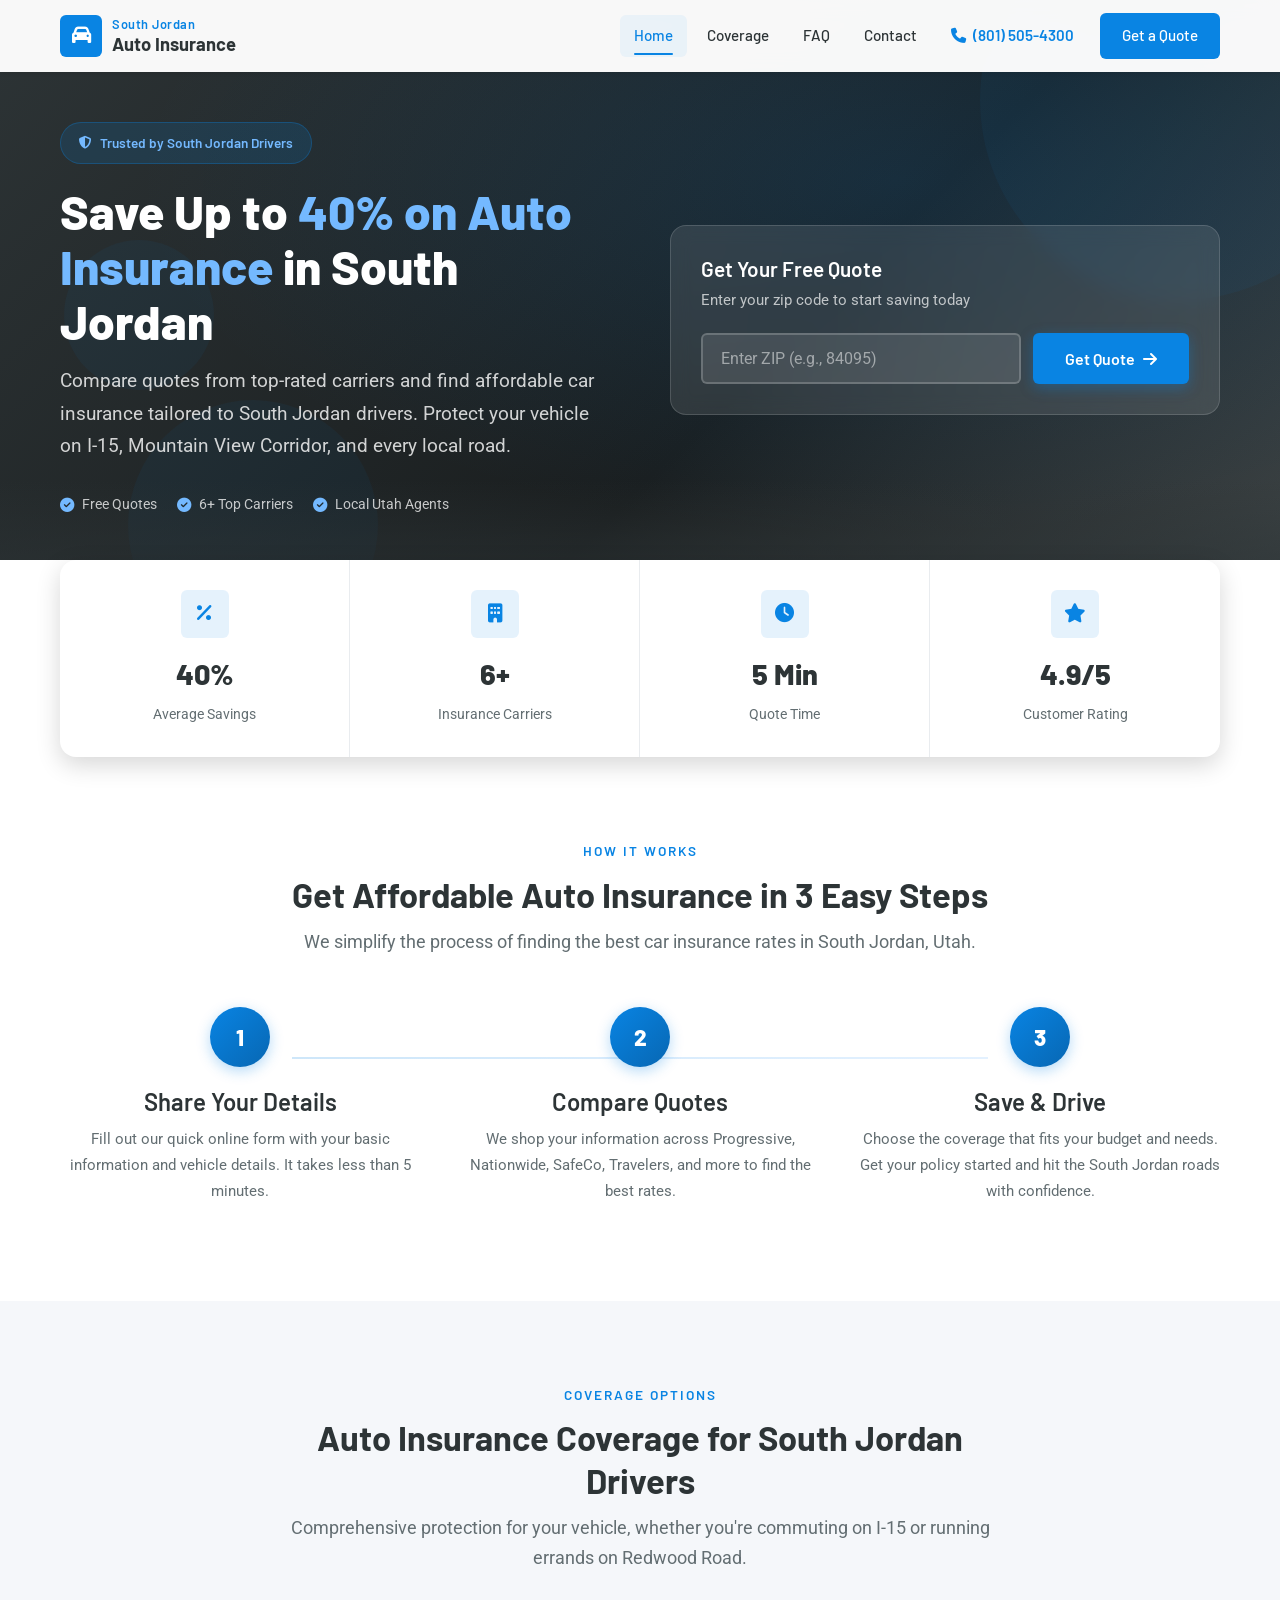
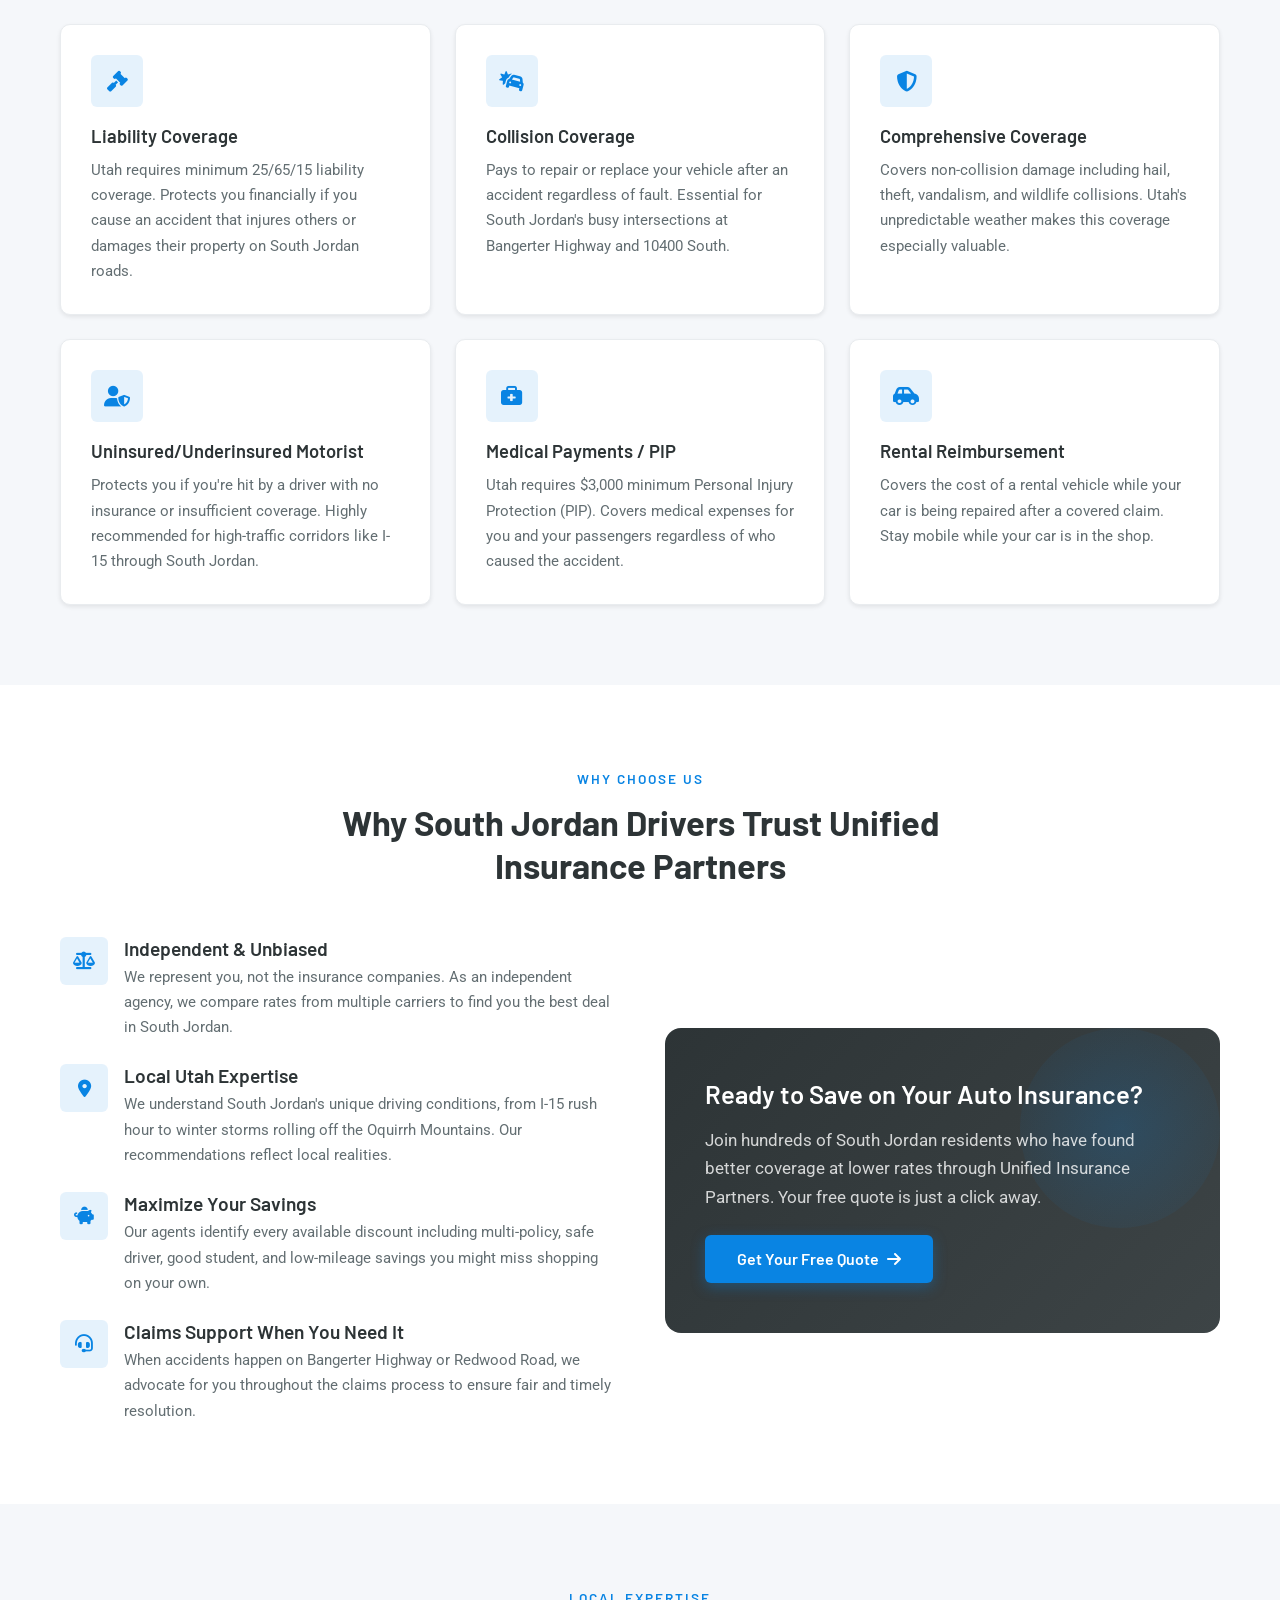
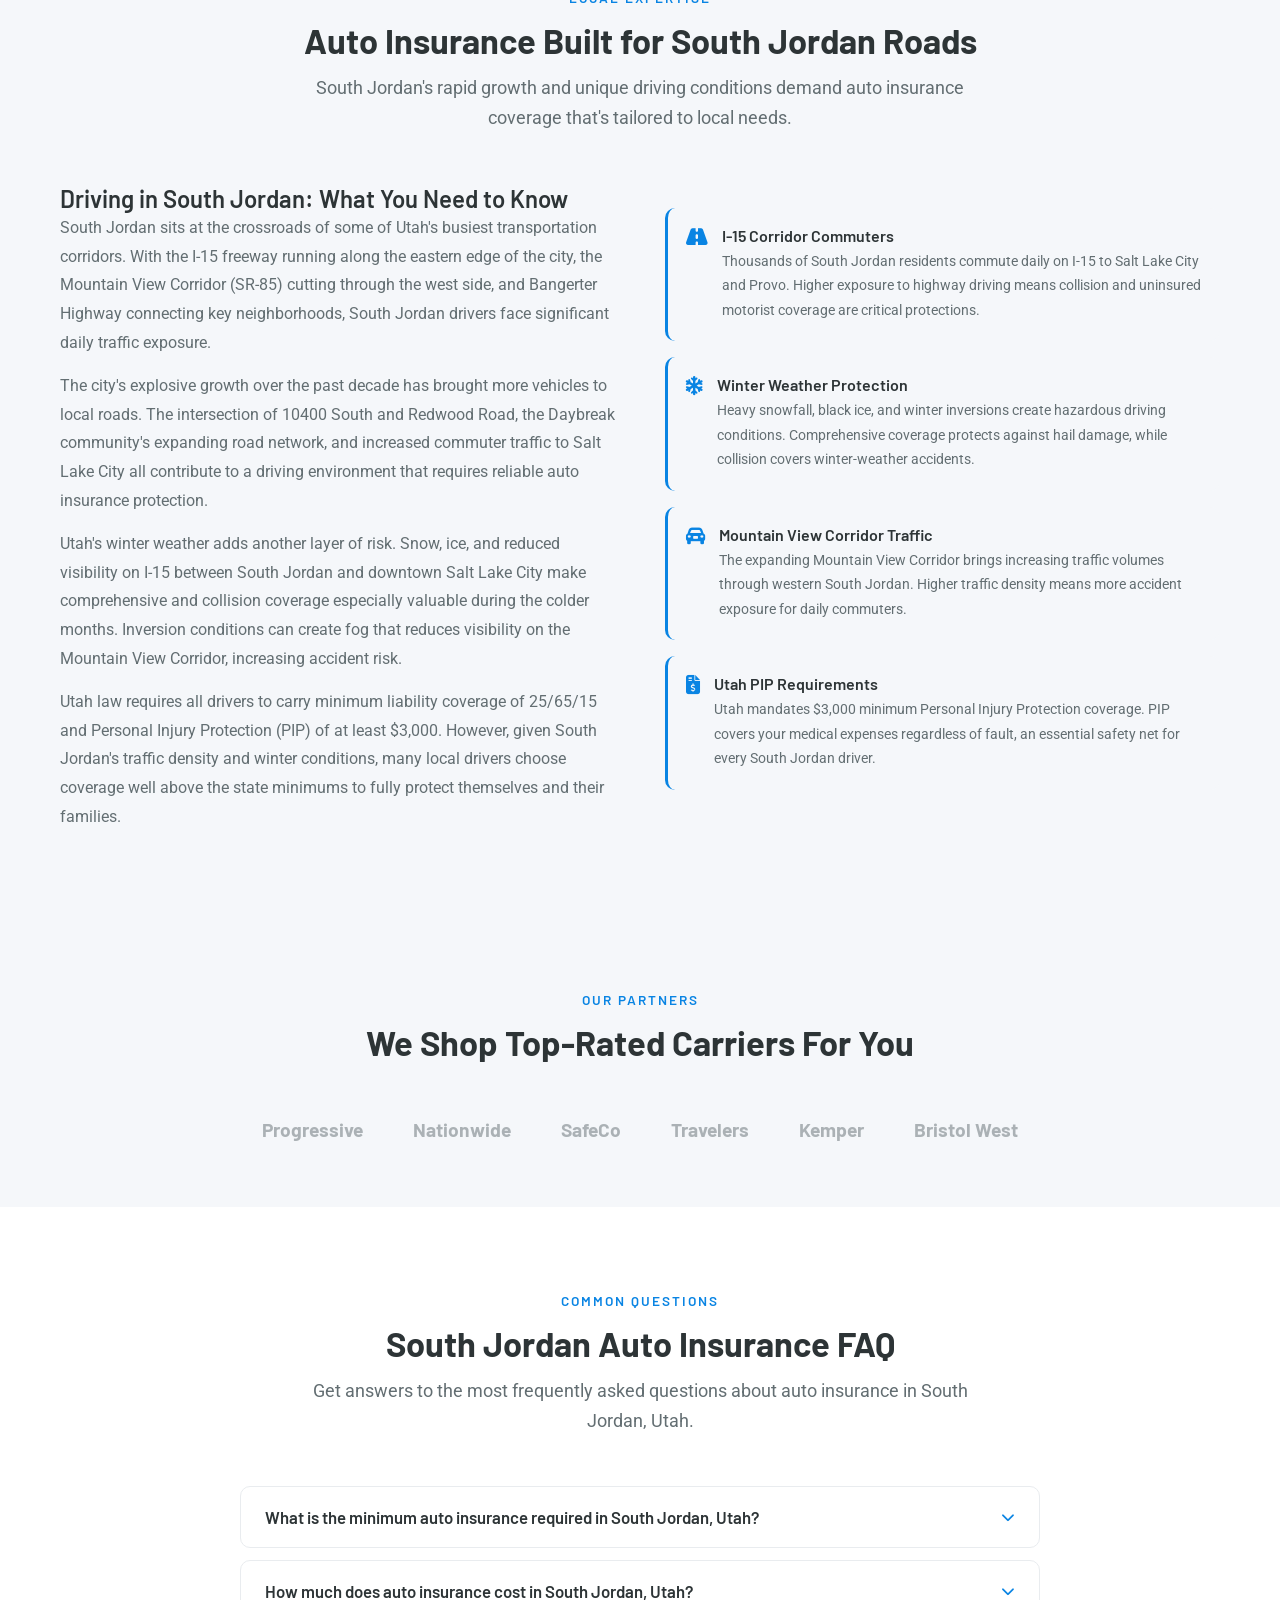
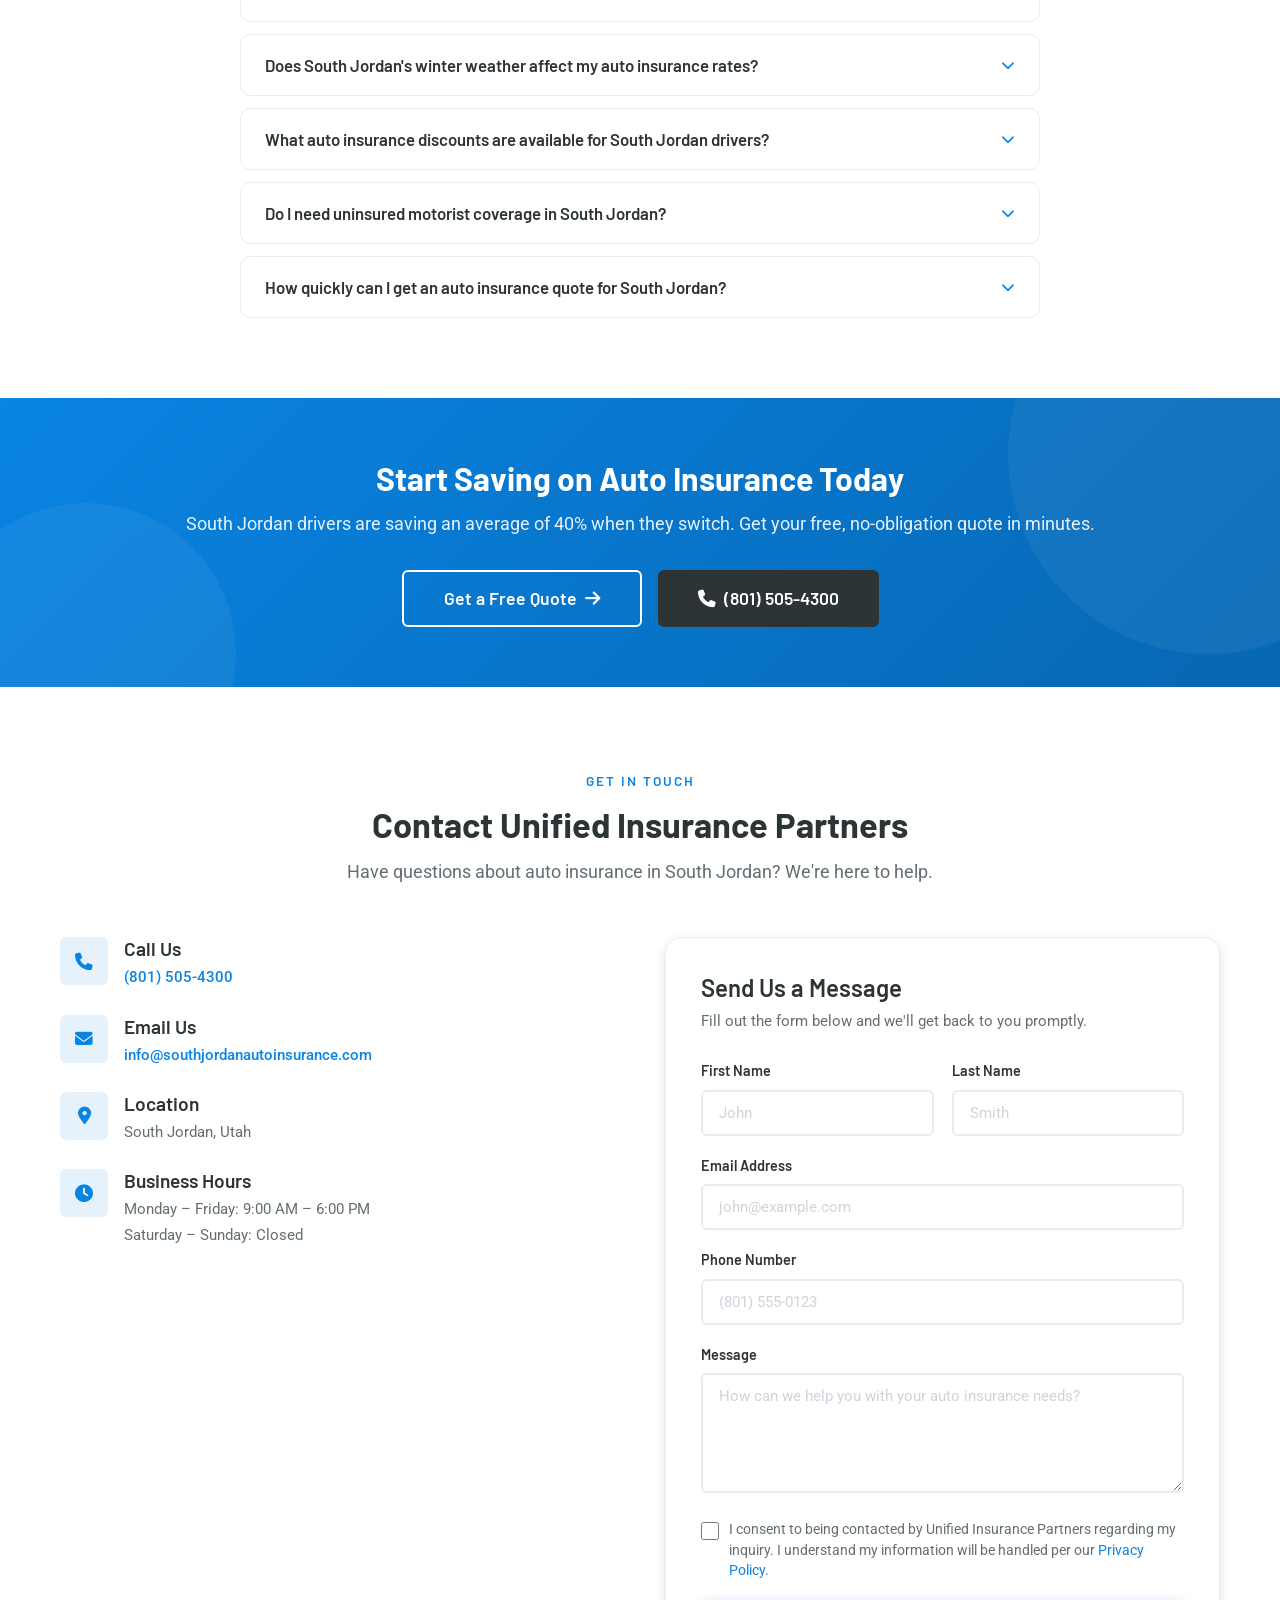
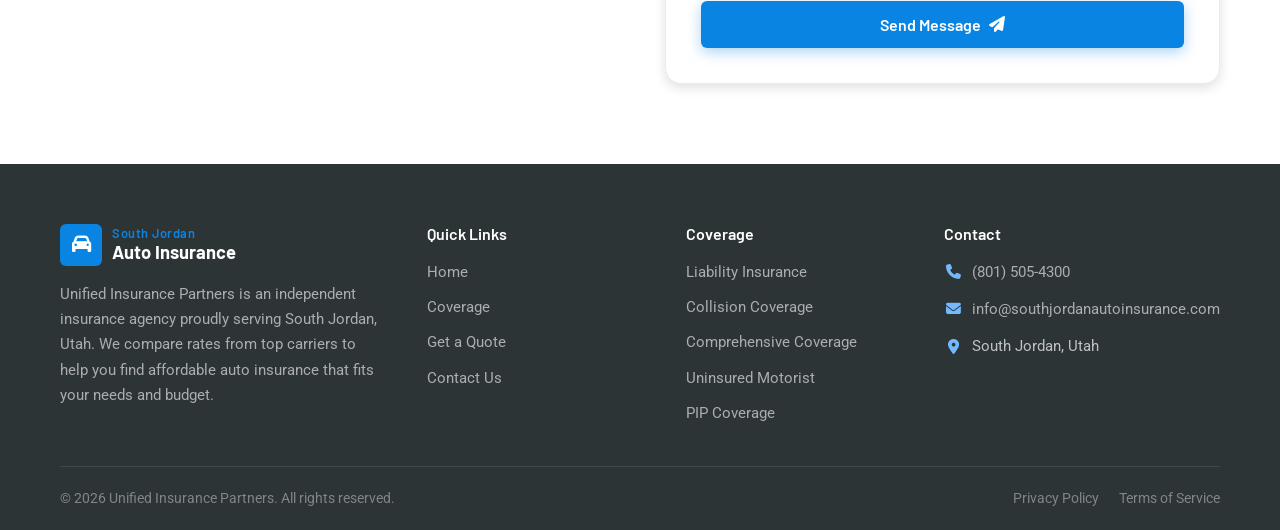
==== index.html @ 9ec39500 "Initial build: southjordanautoinsurance.com lead gen site" ====
<!DOCTYPE html>
<html lang="en">
<head>
  <meta charset="UTF-8">
  <meta name="viewport" content="width=device-width, initial-scale=1.0">
  <title>South Jordan Auto Insurance | Save Up to 40% | Unified Insurance Partners</title>
  <meta name="description" content="Compare auto insurance quotes in South Jordan, Utah and save up to 40%. Unified Insurance Partners offers affordable car insurance with top-rated carriers. Call (801) 505-4300.">
  <meta name="keywords" content="auto insurance South Jordan, car insurance South Jordan Utah, cheap auto insurance South Jordan, South Jordan auto insurance quotes, Utah car insurance">
  <link rel="canonical" href="https://southjordanautoinsurance.com/">
  <meta name="robots" content="index, follow">
  <meta name="geo.placename" content="South Jordan, Utah">
  <meta name="geo.region" content="US-UT">
  <meta property="og:title" content="South Jordan Auto Insurance | Save Up to 40%">
  <meta property="og:description" content="Compare auto insurance quotes from top carriers in South Jordan, Utah. Save up to 40% with Unified Insurance Partners.">
  <meta property="og:url" content="https://southjordanautoinsurance.com/">
  <meta property="og:type" content="website">
  <meta property="og:locale" content="en_US">
  <meta name="twitter:card" content="summary">
  <meta name="twitter:title" content="South Jordan Auto Insurance | Save Up to 40%">
  <meta name="twitter:description" content="Compare auto insurance quotes in South Jordan, Utah and save up to 40%.">
  <link rel="icon" href="data:image/svg+xml,<svg xmlns='http://www.w3.org/2000/svg' viewBox='0 0 100 100'><text y='.9em' font-size='90'>🚗</text></svg>">
  <link rel="preconnect" href="https://fonts.googleapis.com">
  <link rel="preconnect" href="https://fonts.gstatic.com" crossorigin>
  <link href="https://fonts.googleapis.com/css2?family=Barlow:wght@400;500;600;700;800&family=Roboto:wght@300;400;500;700&display=swap" rel="stylesheet">
  <link rel="stylesheet" href="https://cdnjs.cloudflare.com/ajax/libs/font-awesome/6.5.1/css/all.min.css">
  <link rel="stylesheet" href="css/style.css">

  <!-- InsuranceAgency Schema -->
  <script type="application/ld+json">
  {
    "@context": "https://schema.org",
    "@type": "InsuranceAgency",
    "name": "Unified Insurance Partners",
    "description": "Independent auto insurance agency serving South Jordan, Utah. Compare quotes from top carriers and save up to 40% on car insurance.",
    "url": "https://southjordanautoinsurance.com/",
    "telephone": "+1-801-505-4300",
    "address": {
      "@type": "PostalAddress",
      "addressLocality": "South Jordan",
      "addressRegion": "UT",
      "addressCountry": "US"
    },
    "areaServed": {
      "@type": "City",
      "name": "South Jordan",
      "containedInPlace": {
        "@type": "State",
        "name": "Utah"
      }
    },
    "priceRange": "$$",
    "openingHoursSpecification": [
      {
        "@type": "OpeningHoursSpecification",
        "dayOfWeek": ["Monday","Tuesday","Wednesday","Thursday","Friday"],
        "opens": "09:00",
        "closes": "18:00"
      }
    ]
  }
  </script>

  <!-- FAQPage Schema -->
  <script type="application/ld+json">
  {
    "@context": "https://schema.org",
    "@type": "FAQPage",
    "mainEntity": [
      {
        "@type": "Question",
        "name": "What is the minimum auto insurance required in South Jordan, Utah?",
        "acceptedAnswer": {
          "@type": "Answer",
          "text": "Utah requires minimum liability coverage of 25/65/15: $25,000 per person for bodily injury, $65,000 per accident for bodily injury, and $15,000 for property damage. Utah also requires Personal Injury Protection (PIP) with a minimum of $3,000."
        }
      },
      {
        "@type": "Question",
        "name": "How much does auto insurance cost in South Jordan, Utah?",
        "acceptedAnswer": {
          "@type": "Answer",
          "text": "Auto insurance rates in South Jordan vary based on driving record, vehicle type, coverage levels, and other factors. On average, South Jordan drivers can save up to 40% by comparing quotes from multiple carriers through an independent agency like Unified Insurance Partners."
        }
      },
      {
        "@type": "Question",
        "name": "Does South Jordan's winter weather affect my auto insurance rates?",
        "acceptedAnswer": {
          "@type": "Answer",
          "text": "Winter driving conditions along the I-15 corridor and Mountain View Corridor can contribute to higher accident rates during winter months. Comprehensive coverage protects against weather-related damage, and maintaining a clean driving record helps keep your rates low year-round."
        }
      },
      {
        "@type": "Question",
        "name": "What auto insurance discounts are available for South Jordan drivers?",
        "acceptedAnswer": {
          "@type": "Answer",
          "text": "South Jordan drivers may qualify for multi-policy discounts, safe driver discounts, good student discounts, multi-vehicle discounts, defensive driving course discounts, and low-mileage discounts. Our agents help you find every available discount."
        }
      },
      {
        "@type": "Question",
        "name": "Do I need uninsured motorist coverage in South Jordan?",
        "acceptedAnswer": {
          "@type": "Answer",
          "text": "While not legally required in Utah, uninsured/underinsured motorist coverage is highly recommended. Approximately 1 in 8 drivers nationally is uninsured, and this coverage protects you if you're hit by someone without adequate insurance on busy South Jordan roads like Redwood Road or 10400 South."
        }
      },
      {
        "@type": "Question",
        "name": "How quickly can I get an auto insurance quote for South Jordan?",
        "acceptedAnswer": {
          "@type": "Answer",
          "text": "You can get a free auto insurance quote in minutes by filling out our online form or calling (801) 505-4300. We compare rates from Progressive, Nationwide, SafeCo, Travelers, Kemper, Bristol West, and other top carriers to find you the best rate."
        }
      }
    ]
  }
  </script>

  <!-- Google Analytics Placeholder -->
  <!-- <script async src="https://www.googletagmanager.com/gtag/js?id=G-XXXXXXXXXX"></script>
  <script>window.dataLayer=window.dataLayer||[];function gtag(){dataLayer.push(arguments);}gtag('js',new Date());gtag('config','G-XXXXXXXXXX');</script> -->
</head>
<body>

  <!-- Skip Link -->
  <a href="#main" class="skip-link">Skip to main content</a>

  <!-- Header -->
  <header class="header" role="banner">
    <div class="container">
      <a href="./" class="logo" aria-label="South Jordan Auto Insurance - Home">
        <div class="logo-icon"><i class="fas fa-car" aria-hidden="true"></i></div>
        <div class="logo-text"><span>South Jordan</span> Auto Insurance</div>
      </a>
      <nav class="nav" role="navigation" aria-label="Main navigation">
        <a href="./">Home</a>
        <a href="coverage">Coverage</a>
        <a href="#faq">FAQ</a>
        <a href="contact-us">Contact</a>
        <a href="tel:8015054300" class="nav-phone"><i class="fas fa-phone" aria-hidden="true"></i> (801) 505-4300</a>
        <a href="auto-insurance-quote" class="nav-cta">Get a Quote</a>
      </nav>
      <button class="menu-toggle" aria-label="Toggle navigation menu" aria-expanded="false">
        <span></span><span></span><span></span>
      </button>
    </div>
  </header>

  <main id="main">

    <!-- Hero Section -->
    <section class="hero" role="banner">
      <div class="hero-shapes" aria-hidden="true">
        <div class="shape shape-1"></div>
        <div class="shape shape-2"></div>
        <div class="shape shape-3"></div>
      </div>
      <div class="container">
        <div class="hero-grid">
          <div class="hero-content">
            <div class="hero-badge"><i class="fas fa-shield-halved" aria-hidden="true"></i> Trusted by South Jordan Drivers</div>
            <h1>Save Up to <span class="highlight">40% on Auto Insurance</span> in South Jordan</h1>
            <p class="hero-sub">Compare quotes from top-rated carriers and find affordable car insurance tailored to South Jordan drivers. Protect your vehicle on I-15, Mountain View Corridor, and every local road.</p>
            <div class="hero-trust">
              <div class="hero-trust-item"><i class="fas fa-check-circle" aria-hidden="true"></i> Free Quotes</div>
              <div class="hero-trust-item"><i class="fas fa-check-circle" aria-hidden="true"></i> 6+ Top Carriers</div>
              <div class="hero-trust-item"><i class="fas fa-check-circle" aria-hidden="true"></i> Local Utah Agents</div>
            </div>
          </div>
          <div class="hero-form">
            <h3>Get Your Free Quote</h3>
            <p>Enter your zip code to start saving today</p>
            <form id="heroZipForm">
              <div class="form-row">
                <input type="text" id="heroZip" placeholder="Enter ZIP (e.g., 84095)" maxlength="5" pattern="[0-9]{5}" inputmode="numeric" required aria-label="ZIP Code">
                <button type="submit" class="btn btn-primary">Get Quote <i class="fas fa-arrow-right" aria-hidden="true"></i></button>
              </div>
            </form>
          </div>
        </div>
      </div>
    </section>

    <!-- Stats Bar -->
    <section class="stats-bar" aria-label="Key statistics">
      <div class="container">
        <div class="stats-grid">
          <div class="stat-item">
            <div class="stat-icon"><i class="fas fa-percent" aria-hidden="true"></i></div>
            <div class="stat-number">40%</div>
            <div class="stat-label">Average Savings</div>
          </div>
          <div class="stat-item">
            <div class="stat-icon"><i class="fas fa-building" aria-hidden="true"></i></div>
            <div class="stat-number">6+</div>
            <div class="stat-label">Insurance Carriers</div>
          </div>
          <div class="stat-item">
            <div class="stat-icon"><i class="fas fa-clock" aria-hidden="true"></i></div>
            <div class="stat-number">5 Min</div>
            <div class="stat-label">Quote Time</div>
          </div>
          <div class="stat-item">
            <div class="stat-icon"><i class="fas fa-star" aria-hidden="true"></i></div>
            <div class="stat-number">4.9/5</div>
            <div class="stat-label">Customer Rating</div>
          </div>
        </div>
      </div>
    </section>

    <!-- How It Works -->
    <section class="section" id="how-it-works">
      <div class="container">
        <div class="section-header">
          <span class="section-label">How It Works</span>
          <h2>Get Affordable Auto Insurance in 3 Easy Steps</h2>
          <p>We simplify the process of finding the best car insurance rates in South Jordan, Utah.</p>
        </div>
        <div class="steps-grid">
          <div class="step-card">
            <div class="step-number">1</div>
            <h3>Share Your Details</h3>
            <p>Fill out our quick online form with your basic information and vehicle details. It takes less than 5 minutes.</p>
          </div>
          <div class="step-card">
            <div class="step-number">2</div>
            <h3>Compare Quotes</h3>
            <p>We shop your information across Progressive, Nationwide, SafeCo, Travelers, and more to find the best rates.</p>
          </div>
          <div class="step-card">
            <div class="step-number">3</div>
            <h3>Save &amp; Drive</h3>
            <p>Choose the coverage that fits your budget and needs. Get your policy started and hit the South Jordan roads with confidence.</p>
          </div>
        </div>
      </div>
    </section>

    <!-- Coverage Types -->
    <section class="section bg-light" id="coverage">
      <div class="container">
        <div class="section-header">
          <span class="section-label">Coverage Options</span>
          <h2>Auto Insurance Coverage for South Jordan Drivers</h2>
          <p>Comprehensive protection for your vehicle, whether you're commuting on I-15 or running errands on Redwood Road.</p>
        </div>
        <div class="coverage-grid">
          <div class="coverage-card">
            <div class="coverage-icon"><i class="fas fa-gavel" aria-hidden="true"></i></div>
            <h3>Liability Coverage</h3>
            <p>Utah requires minimum 25/65/15 liability coverage. Protects you financially if you cause an accident that injures others or damages their property on South Jordan roads.</p>
          </div>
          <div class="coverage-card">
            <div class="coverage-icon"><i class="fas fa-car-burst" aria-hidden="true"></i></div>
            <h3>Collision Coverage</h3>
            <p>Pays to repair or replace your vehicle after an accident regardless of fault. Essential for South Jordan's busy intersections at Bangerter Highway and 10400 South.</p>
          </div>
          <div class="coverage-card">
            <div class="coverage-icon"><i class="fas fa-shield-halved" aria-hidden="true"></i></div>
            <h3>Comprehensive Coverage</h3>
            <p>Covers non-collision damage including hail, theft, vandalism, and wildlife collisions. Utah's unpredictable weather makes this coverage especially valuable.</p>
          </div>
          <div class="coverage-card">
            <div class="coverage-icon"><i class="fas fa-user-shield" aria-hidden="true"></i></div>
            <h3>Uninsured/Underinsured Motorist</h3>
            <p>Protects you if you're hit by a driver with no insurance or insufficient coverage. Highly recommended for high-traffic corridors like I-15 through South Jordan.</p>
          </div>
          <div class="coverage-card">
            <div class="coverage-icon"><i class="fas fa-briefcase-medical" aria-hidden="true"></i></div>
            <h3>Medical Payments / PIP</h3>
            <p>Utah requires $3,000 minimum Personal Injury Protection (PIP). Covers medical expenses for you and your passengers regardless of who caused the accident.</p>
          </div>
          <div class="coverage-card">
            <div class="coverage-icon"><i class="fas fa-car-side" aria-hidden="true"></i></div>
            <h3>Rental Reimbursement</h3>
            <p>Covers the cost of a rental vehicle while your car is being repaired after a covered claim. Stay mobile while your car is in the shop.</p>
          </div>
        </div>
      </div>
    </section>

    <!-- Why Choose Us -->
    <section class="section" id="why-us">
      <div class="container">
        <div class="section-header">
          <span class="section-label">Why Choose Us</span>
          <h2>Why South Jordan Drivers Trust Unified Insurance Partners</h2>
        </div>
        <div class="why-grid">
          <div class="why-content">
            <div class="why-item">
              <div class="why-icon"><i class="fas fa-scale-balanced" aria-hidden="true"></i></div>
              <div>
                <h4>Independent &amp; Unbiased</h4>
                <p>We represent you, not the insurance companies. As an independent agency, we compare rates from multiple carriers to find you the best deal in South Jordan.</p>
              </div>
            </div>
            <div class="why-item">
              <div class="why-icon"><i class="fas fa-map-marker-alt" aria-hidden="true"></i></div>
              <div>
                <h4>Local Utah Expertise</h4>
                <p>We understand South Jordan's unique driving conditions, from I-15 rush hour to winter storms rolling off the Oquirrh Mountains. Our recommendations reflect local realities.</p>
              </div>
            </div>
            <div class="why-item">
              <div class="why-icon"><i class="fas fa-piggy-bank" aria-hidden="true"></i></div>
              <div>
                <h4>Maximize Your Savings</h4>
                <p>Our agents identify every available discount including multi-policy, safe driver, good student, and low-mileage savings you might miss shopping on your own.</p>
              </div>
            </div>
            <div class="why-item">
              <div class="why-icon"><i class="fas fa-headset" aria-hidden="true"></i></div>
              <div>
                <h4>Claims Support When You Need It</h4>
                <p>When accidents happen on Bangerter Highway or Redwood Road, we advocate for you throughout the claims process to ensure fair and timely resolution.</p>
              </div>
            </div>
          </div>
          <div class="why-image">
            <h3>Ready to Save on Your Auto Insurance?</h3>
            <p>Join hundreds of South Jordan residents who have found better coverage at lower rates through Unified Insurance Partners. Your free quote is just a click away.</p>
            <a href="auto-insurance-quote" class="btn btn-primary">Get Your Free Quote <i class="fas fa-arrow-right" aria-hidden="true"></i></a>
          </div>
        </div>
      </div>
    </section>

    <!-- South Jordan Local Content -->
    <section class="local-section bg-light" id="local">
      <div class="container">
        <div class="section-header">
          <span class="section-label">Local Expertise</span>
          <h2>Auto Insurance Built for South Jordan Roads</h2>
          <p>South Jordan's rapid growth and unique driving conditions demand auto insurance coverage that's tailored to local needs.</p>
        </div>
        <div class="local-grid">
          <div class="local-content">
            <h3>Driving in South Jordan: What You Need to Know</h3>
            <p>South Jordan sits at the crossroads of some of Utah's busiest transportation corridors. With the I-15 freeway running along the eastern edge of the city, the Mountain View Corridor (SR-85) cutting through the west side, and Bangerter Highway connecting key neighborhoods, South Jordan drivers face significant daily traffic exposure.</p>
            <p>The city's explosive growth over the past decade has brought more vehicles to local roads. The intersection of 10400 South and Redwood Road, the Daybreak community's expanding road network, and increased commuter traffic to Salt Lake City all contribute to a driving environment that requires reliable auto insurance protection.</p>
            <p>Utah's winter weather adds another layer of risk. Snow, ice, and reduced visibility on I-15 between South Jordan and downtown Salt Lake City make comprehensive and collision coverage especially valuable during the colder months. Inversion conditions can create fog that reduces visibility on the Mountain View Corridor, increasing accident risk.</p>
            <p>Utah law requires all drivers to carry minimum liability coverage of 25/65/15 and Personal Injury Protection (PIP) of at least $3,000. However, given South Jordan's traffic density and winter conditions, many local drivers choose coverage well above the state minimums to fully protect themselves and their families.</p>
          </div>
          <div class="local-highlights">
            <div class="local-highlight-item">
              <i class="fas fa-road" aria-hidden="true"></i>
              <div>
                <h4>I-15 Corridor Commuters</h4>
                <p>Thousands of South Jordan residents commute daily on I-15 to Salt Lake City and Provo. Higher exposure to highway driving means collision and uninsured motorist coverage are critical protections.</p>
              </div>
            </div>
            <div class="local-highlight-item">
              <i class="fas fa-snowflake" aria-hidden="true"></i>
              <div>
                <h4>Winter Weather Protection</h4>
                <p>Heavy snowfall, black ice, and winter inversions create hazardous driving conditions. Comprehensive coverage protects against hail damage, while collision covers winter-weather accidents.</p>
              </div>
            </div>
            <div class="local-highlight-item">
              <i class="fas fa-car-rear" aria-hidden="true"></i>
              <div>
                <h4>Mountain View Corridor Traffic</h4>
                <p>The expanding Mountain View Corridor brings increasing traffic volumes through western South Jordan. Higher traffic density means more accident exposure for daily commuters.</p>
              </div>
            </div>
            <div class="local-highlight-item">
              <i class="fas fa-file-invoice-dollar" aria-hidden="true"></i>
              <div>
                <h4>Utah PIP Requirements</h4>
                <p>Utah mandates $3,000 minimum Personal Injury Protection coverage. PIP covers your medical expenses regardless of fault, an essential safety net for every South Jordan driver.</p>
              </div>
            </div>
          </div>
        </div>
      </div>
    </section>

    <!-- Carriers -->
    <section class="carriers" aria-label="Insurance carriers">
      <div class="container">
        <div class="section-header">
          <span class="section-label">Our Partners</span>
          <h2>We Shop Top-Rated Carriers For You</h2>
        </div>
        <div class="carrier-logos">
          <div class="carrier-logo">Progressive</div>
          <div class="carrier-logo">Nationwide</div>
          <div class="carrier-logo">SafeCo</div>
          <div class="carrier-logo">Travelers</div>
          <div class="carrier-logo">Kemper</div>
          <div class="carrier-logo">Bristol West</div>
        </div>
      </div>
    </section>

    <!-- FAQ Section -->
    <section class="section" id="faq">
      <div class="container">
        <div class="section-header">
          <span class="section-label">Common Questions</span>
          <h2>South Jordan Auto Insurance FAQ</h2>
          <p>Get answers to the most frequently asked questions about auto insurance in South Jordan, Utah.</p>
        </div>
        <div class="faq-grid">
          <div class="faq-item">
            <button class="faq-question" aria-expanded="false">
              What is the minimum auto insurance required in South Jordan, Utah?
              <i class="fas fa-chevron-down" aria-hidden="true"></i>
            </button>
            <div class="faq-answer" role="region">
              <div class="faq-answer-inner">
                Utah requires minimum liability coverage of 25/65/15: $25,000 per person for bodily injury, $65,000 per accident for bodily injury, and $15,000 for property damage. Utah also requires Personal Injury Protection (PIP) with a minimum of $3,000. While these are the legal minimums, most South Jordan agents recommend higher limits given the traffic density on I-15 and local roads.
              </div>
            </div>
          </div>
          <div class="faq-item">
            <button class="faq-question" aria-expanded="false">
              How much does auto insurance cost in South Jordan, Utah?
              <i class="fas fa-chevron-down" aria-hidden="true"></i>
            </button>
            <div class="faq-answer" role="region">
              <div class="faq-answer-inner">
                Auto insurance rates in South Jordan vary based on your driving record, vehicle type, coverage levels, age, and other factors. On average, South Jordan drivers can save up to 40% by comparing quotes from multiple carriers through an independent agency like Unified Insurance Partners. Factors like your commute distance on I-15 and the number of vehicles you insure will impact your rate.
              </div>
            </div>
          </div>
          <div class="faq-item">
            <button class="faq-question" aria-expanded="false">
              Does South Jordan's winter weather affect my auto insurance rates?
              <i class="fas fa-chevron-down" aria-hidden="true"></i>
            </button>
            <div class="faq-answer" role="region">
              <div class="faq-answer-inner">
                Winter driving conditions along the I-15 corridor and Mountain View Corridor can contribute to higher accident rates during winter months. Comprehensive coverage protects against weather-related damage like hail and flooding, and maintaining a clean driving record helps keep your rates low year-round. Some carriers also offer accident forgiveness programs that can help if you have a winter-weather incident.
              </div>
            </div>
          </div>
          <div class="faq-item">
            <button class="faq-question" aria-expanded="false">
              What auto insurance discounts are available for South Jordan drivers?
              <i class="fas fa-chevron-down" aria-hidden="true"></i>
            </button>
            <div class="faq-answer" role="region">
              <div class="faq-answer-inner">
                South Jordan drivers may qualify for numerous discounts including: multi-policy (bundling auto with home or renters), safe driver, good student, multi-vehicle, defensive driving course, low-mileage, paperless billing, and pay-in-full discounts. Our agents at Unified Insurance Partners help identify every available discount to maximize your savings.
              </div>
            </div>
          </div>
          <div class="faq-item">
            <button class="faq-question" aria-expanded="false">
              Do I need uninsured motorist coverage in South Jordan?
              <i class="fas fa-chevron-down" aria-hidden="true"></i>
            </button>
            <div class="faq-answer" role="region">
              <div class="faq-answer-inner">
                While not legally required in Utah, uninsured/underinsured motorist coverage is highly recommended. Approximately 1 in 8 drivers nationally is uninsured, and this coverage protects you if you're hit by someone without adequate insurance on busy South Jordan roads like Redwood Road, 10400 South, or I-15. Given the high traffic volumes in the South Jordan area, this coverage provides valuable peace of mind.
              </div>
            </div>
          </div>
          <div class="faq-item">
            <button class="faq-question" aria-expanded="false">
              How quickly can I get an auto insurance quote for South Jordan?
              <i class="fas fa-chevron-down" aria-hidden="true"></i>
            </button>
            <div class="faq-answer" role="region">
              <div class="faq-answer-inner">
                You can get a free auto insurance quote in minutes by filling out our online form or calling (801) 505-4300. We compare rates from Progressive, Nationwide, SafeCo, Travelers, Kemper, Bristol West, and other top carriers to find you the best rate. Most South Jordan drivers receive personalized quotes within one business day.
              </div>
            </div>
          </div>
        </div>
      </div>
    </section>

    <!-- CTA Banner -->
    <section class="cta-banner" role="complementary">
      <div class="container">
        <h2>Start Saving on Auto Insurance Today</h2>
        <p>South Jordan drivers are saving an average of 40% when they switch. Get your free, no-obligation quote in minutes.</p>
        <div class="cta-buttons">
          <a href="auto-insurance-quote" class="btn btn-outline btn-lg">Get a Free Quote <i class="fas fa-arrow-right" aria-hidden="true"></i></a>
          <a href="tel:8015054300" class="btn btn-dark btn-lg"><i class="fas fa-phone" aria-hidden="true"></i> (801) 505-4300</a>
        </div>
      </div>
    </section>

    <!-- Contact Section -->
    <section class="contact-section" id="contact">
      <div class="container">
        <div class="section-header">
          <span class="section-label">Get In Touch</span>
          <h2>Contact Unified Insurance Partners</h2>
          <p>Have questions about auto insurance in South Jordan? We're here to help.</p>
        </div>
        <div class="contact-grid">
          <div class="contact-info">
            <div class="contact-item">
              <div class="contact-icon"><i class="fas fa-phone" aria-hidden="true"></i></div>
              <div>
                <h4>Call Us</h4>
                <p><a href="tel:8015054300">(801) 505-4300</a></p>
              </div>
            </div>
            <div class="contact-item">
              <div class="contact-icon"><i class="fas fa-envelope" aria-hidden="true"></i></div>
              <div>
                <h4>Email Us</h4>
                <p><a href="mailto:info@southjordanautoinsurance.com">info@southjordanautoinsurance.com</a></p>
              </div>
            </div>
            <div class="contact-item">
              <div class="contact-icon"><i class="fas fa-map-marker-alt" aria-hidden="true"></i></div>
              <div>
                <h4>Location</h4>
                <p>South Jordan, Utah</p>
              </div>
            </div>
            <div class="contact-item">
              <div class="contact-icon"><i class="fas fa-clock" aria-hidden="true"></i></div>
              <div>
                <h4>Business Hours</h4>
                <p>Monday &ndash; Friday: 9:00 AM &ndash; 6:00 PM<br>Saturday &ndash; Sunday: Closed</p>
              </div>
            </div>
          </div>
          <div class="form-card">
            <h3>Send Us a Message</h3>
            <p>Fill out the form below and we'll get back to you promptly.</p>
            <form data-webhook="https://n8n4.belmontdigitalmarketing.com/webhook/southjordanautoinsurance-contact-29463">
              <div class="form-row">
                <div class="form-group">
                  <label for="contactFirstName">First Name</label>
                  <input type="text" id="contactFirstName" name="first_name" placeholder="John" required>
                </div>
                <div class="form-group">
                  <label for="contactLastName">Last Name</label>
                  <input type="text" id="contactLastName" name="last_name" placeholder="Smith" required>
                </div>
              </div>
              <div class="form-group">
                <label for="contactEmail">Email Address</label>
                <input type="email" id="contactEmail" name="email" placeholder="john@example.com" required>
              </div>
              <div class="form-group">
                <label for="contactPhone">Phone Number</label>
                <input type="tel" id="contactPhone" name="phone" placeholder="(801) 555-0123">
              </div>
              <div class="form-group">
                <label for="contactMessage">Message</label>
                <textarea id="contactMessage" name="message" placeholder="How can we help you with your auto insurance needs?" required></textarea>
              </div>
              <div class="form-consent">
                <input type="checkbox" id="contactConsent" name="consent" required>
                <label for="contactConsent">I consent to being contacted by Unified Insurance Partners regarding my inquiry. I understand my information will be handled per our <a href="privacy">Privacy Policy</a>.</label>
              </div>
              <button type="submit" class="btn btn-primary btn-block">Send Message <i class="fas fa-paper-plane" aria-hidden="true"></i></button>
              <div class="form-loader"><div class="spinner"></div> Sending your message...</div>
              <div class="form-status"></div>
            </form>
          </div>
        </div>
      </div>
    </section>

  </main>

  <!-- Footer -->
  <footer class="footer" role="contentinfo">
    <div class="container">
      <div class="footer-grid">
        <div class="footer-brand">
          <a href="./" class="logo">
            <div class="logo-icon"><i class="fas fa-car" aria-hidden="true"></i></div>
            <div class="logo-text"><span>South Jordan</span> Auto Insurance</div>
          </a>
          <p>Unified Insurance Partners is an independent insurance agency proudly serving South Jordan, Utah. We compare rates from top carriers to help you find affordable auto insurance that fits your needs and budget.</p>
        </div>
        <div>
          <h4>Quick Links</h4>
          <div class="footer-links">
            <a href="./">Home</a>
            <a href="coverage">Coverage</a>
            <a href="auto-insurance-quote">Get a Quote</a>
            <a href="contact-us">Contact Us</a>
          </div>
        </div>
        <div>
          <h4>Coverage</h4>
          <div class="footer-links">
            <a href="coverage">Liability Insurance</a>
            <a href="coverage">Collision Coverage</a>
            <a href="coverage">Comprehensive Coverage</a>
            <a href="coverage">Uninsured Motorist</a>
            <a href="coverage">PIP Coverage</a>
          </div>
        </div>
        <div>
          <h4>Contact</h4>
          <div class="footer-contact">
            <div class="footer-contact-item">
              <i class="fas fa-phone" aria-hidden="true"></i>
              <a href="tel:8015054300">(801) 505-4300</a>
            </div>
            <div class="footer-contact-item">
              <i class="fas fa-envelope" aria-hidden="true"></i>
              <a href="mailto:info@southjordanautoinsurance.com">info@southjordanautoinsurance.com</a>
            </div>
            <div class="footer-contact-item">
              <i class="fas fa-map-marker-alt" aria-hidden="true"></i>
              <span>South Jordan, Utah</span>
            </div>
          </div>
        </div>
      </div>
      <div class="footer-bottom">
        <p>&copy; 2026 Unified Insurance Partners. All rights reserved.</p>
        <div class="footer-bottom-links">
          <a href="privacy">Privacy Policy</a>
          <a href="terms">Terms of Service</a>
        </div>
      </div>
    </div>
  </footer>

  <!-- Sticky Mobile CTA -->
  <div class="sticky-cta" role="complementary" aria-label="Quick actions">
    <a href="tel:8015054300" class="sticky-call"><i class="fas fa-phone" aria-hidden="true"></i> Call Now</a>
    <a href="auto-insurance-quote" class="sticky-quote"><i class="fas fa-file-alt" aria-hidden="true"></i> Free Quote</a>
  </div>

  <script src="js/main.js"></script>
</body>
</html>
---- css/style.css ----
/* ============================================
   South Jordan Auto Insurance - Complete Stylesheet
   Palette: Charcoal #2D3436 + Electric Blue #0984E3
   Fonts: Barlow (headings) + Roboto (body)
   ============================================ */

/* ---------- CSS Variables ---------- */
:root {
  --primary: #0984E3;
  --primary-dark: #0767b3;
  --primary-light: #74b9ff;
  --secondary: #2D3436;
  --secondary-light: #3d4446;
  --secondary-lighter: #636e72;
  --accent: #0984E3;
  --white: #ffffff;
  --off-white: #f5f7fa;
  --light-gray: #e9ecef;
  --medium-gray: #ced4da;
  --dark-gray: #495057;
  --text-primary: #2D3436;
  --text-secondary: #636e72;
  --text-light: #ffffff;
  --success: #00b894;
  --warning: #fdcb6e;
  --danger: #d63031;
  --shadow-sm: 0 2px 4px rgba(0,0,0,0.08);
  --shadow-md: 0 4px 12px rgba(0,0,0,0.12);
  --shadow-lg: 0 8px 24px rgba(0,0,0,0.16);
  --shadow-xl: 0 12px 48px rgba(0,0,0,0.2);
  --radius-sm: 6px;
  --radius-md: 10px;
  --radius-lg: 16px;
  --radius-xl: 24px;
  --transition: all 0.3s ease;
  --font-heading: 'Barlow', sans-serif;
  --font-body: 'Roboto', sans-serif;
  --max-width: 1200px;
  --header-height: 72px;
}

/* ---------- Reset & Base ---------- */
*, *::before, *::after {
  margin: 0;
  padding: 0;
  box-sizing: border-box;
}

html {
  scroll-behavior: smooth;
  scroll-padding-top: var(--header-height);
  font-size: 16px;
}

body {
  font-family: var(--font-body);
  color: var(--text-primary);
  line-height: 1.7;
  background: var(--white);
  -webkit-font-smoothing: antialiased;
  -moz-osx-font-smoothing: grayscale;
  overflow-x: hidden;
}

img {
  max-width: 100%;
  height: auto;
  display: block;
}

a {
  color: var(--primary);
  text-decoration: none;
  transition: var(--transition);
}

a:hover {
  color: var(--primary-dark);
}

ul, ol {
  list-style: none;
}

h1, h2, h3, h4, h5, h6 {
  font-family: var(--font-heading);
  color: var(--secondary);
  line-height: 1.25;
  font-weight: 700;
}

h1 { font-size: 2.75rem; font-weight: 800; }
h2 { font-size: 2.15rem; font-weight: 700; }
h3 { font-size: 1.5rem; font-weight: 600; }
h4 { font-size: 1.2rem; font-weight: 600; }

p {
  margin-bottom: 1rem;
  color: var(--text-secondary);
}

.container {
  width: 100%;
  max-width: var(--max-width);
  margin: 0 auto;
  padding: 0 20px;
}

.section {
  padding: 80px 0;
}

.section-header {
  text-align: center;
  max-width: 700px;
  margin: 0 auto 50px;
}

.section-header h2 {
  margin-bottom: 12px;
  position: relative;
}

.section-header p {
  font-size: 1.1rem;
  color: var(--text-secondary);
}

.section-label {
  display: inline-block;
  font-family: var(--font-heading);
  font-size: 0.85rem;
  font-weight: 600;
  text-transform: uppercase;
  letter-spacing: 2px;
  color: var(--primary);
  margin-bottom: 10px;
}

.bg-light {
  background: var(--off-white);
}

.bg-dark {
  background: var(--secondary);
}

.text-center {
  text-align: center;
}

/* ---------- Buttons ---------- */
.btn {
  display: inline-flex;
  align-items: center;
  justify-content: center;
  gap: 8px;
  padding: 14px 32px;
  border: none;
  border-radius: var(--radius-sm);
  font-family: var(--font-heading);
  font-size: 1rem;
  font-weight: 600;
  cursor: pointer;
  transition: var(--transition);
  text-decoration: none;
  line-height: 1.2;
  white-space: nowrap;
}

.btn-primary {
  background: var(--primary);
  color: var(--white);
  box-shadow: 0 4px 14px rgba(9, 132, 227, 0.35);
}

.btn-primary:hover {
  background: var(--primary-dark);
  color: var(--white);
  transform: translateY(-2px);
  box-shadow: 0 6px 20px rgba(9, 132, 227, 0.45);
}

.btn-secondary {
  background: var(--white);
  color: var(--primary);
  border: 2px solid var(--primary);
}

.btn-secondary:hover {
  background: var(--primary);
  color: var(--white);
  transform: translateY(-2px);
}

.btn-outline {
  background: transparent;
  color: var(--white);
  border: 2px solid var(--white);
}

.btn-outline:hover {
  background: var(--white);
  color: var(--primary);
  transform: translateY(-2px);
}

.btn-dark {
  background: var(--secondary);
  color: var(--white);
}

.btn-dark:hover {
  background: var(--secondary-light);
  color: var(--white);
  transform: translateY(-2px);
}

.btn-lg {
  padding: 16px 40px;
  font-size: 1.1rem;
}

.btn-sm {
  padding: 10px 20px;
  font-size: 0.9rem;
}

.btn-block {
  width: 100%;
}

/* ---------- Header / Navigation ---------- */
.header {
  position: fixed;
  top: 0;
  left: 0;
  width: 100%;
  z-index: 1000;
  background: rgba(255, 255, 255, 0.97);
  backdrop-filter: blur(10px);
  -webkit-backdrop-filter: blur(10px);
  box-shadow: var(--shadow-sm);
  height: var(--header-height);
  transition: var(--transition);
}

.header.scrolled {
  box-shadow: var(--shadow-md);
}

.header .container {
  display: flex;
  align-items: center;
  justify-content: space-between;
  height: 100%;
}

.logo {
  display: flex;
  align-items: center;
  gap: 10px;
  text-decoration: none;
  flex-shrink: 0;
}

.logo-icon {
  width: 42px;
  height: 42px;
  background: var(--primary);
  border-radius: var(--radius-sm);
  display: flex;
  align-items: center;
  justify-content: center;
  color: var(--white);
  font-size: 1.2rem;
}

.logo-text {
  font-family: var(--font-heading);
  font-size: 1.15rem;
  font-weight: 700;
  color: var(--secondary);
  line-height: 1.2;
}

.logo-text span {
  color: var(--primary);
  display: block;
  font-size: 0.8rem;
  font-weight: 600;
  letter-spacing: 0.5px;
}

.nav {
  display: flex;
  align-items: center;
  gap: 6px;
}

.nav a {
  font-family: var(--font-heading);
  font-size: 0.95rem;
  font-weight: 500;
  color: var(--text-primary);
  padding: 8px 14px;
  border-radius: var(--radius-sm);
  transition: var(--transition);
  position: relative;
}

.nav a:hover,
.nav a.active {
  color: var(--primary);
  background: rgba(9, 132, 227, 0.06);
}

.nav a.active::after {
  content: '';
  position: absolute;
  bottom: 2px;
  left: 14px;
  right: 14px;
  height: 2px;
  background: var(--primary);
  border-radius: 2px;
}

.nav-phone {
  font-weight: 600 !important;
  color: var(--primary) !important;
}

.nav-phone i {
  margin-right: 4px;
}

.nav-cta {
  background: var(--primary) !important;
  color: var(--white) !important;
  padding: 10px 22px !important;
  border-radius: var(--radius-sm) !important;
  margin-left: 6px;
}

.nav-cta:hover {
  background: var(--primary-dark) !important;
  color: var(--white) !important;
  transform: translateY(-1px);
}

/* Mobile Menu Toggle */
.menu-toggle {
  display: none;
  flex-direction: column;
  gap: 5px;
  background: none;
  border: none;
  cursor: pointer;
  padding: 8px;
  z-index: 1001;
}

.menu-toggle span {
  width: 26px;
  height: 2.5px;
  background: var(--secondary);
  border-radius: 2px;
  transition: var(--transition);
}

.menu-toggle.active span:nth-child(1) {
  transform: rotate(45deg) translate(5px, 5px);
}

.menu-toggle.active span:nth-child(2) {
  opacity: 0;
}

.menu-toggle.active span:nth-child(3) {
  transform: rotate(-45deg) translate(5px, -5px);
}

/* ---------- Hero Section ---------- */
.hero {
  position: relative;
  min-height: 600px;
  display: flex;
  align-items: center;
  padding: 120px 0 80px;
  background: linear-gradient(135deg, var(--secondary) 0%, #1a1e1f 60%, var(--secondary-light) 100%);
  overflow: hidden;
}

.hero::before {
  content: '';
  position: absolute;
  top: 0;
  left: 0;
  width: 100%;
  height: 100%;
  background: radial-gradient(ellipse at 70% 30%, rgba(9, 132, 227, 0.15) 0%, transparent 60%);
  pointer-events: none;
}

.hero::after {
  content: '';
  position: absolute;
  bottom: 0;
  left: 0;
  right: 0;
  height: 120px;
  background: linear-gradient(to top, rgba(45, 52, 54, 0.8), transparent);
  pointer-events: none;
}

.hero .container {
  position: relative;
  z-index: 2;
}

.hero-grid {
  display: grid;
  grid-template-columns: 1fr 1fr;
  gap: 60px;
  align-items: center;
}

.hero-content {
  color: var(--white);
}

.hero-badge {
  display: inline-flex;
  align-items: center;
  gap: 8px;
  background: rgba(9, 132, 227, 0.15);
  border: 1px solid rgba(9, 132, 227, 0.3);
  border-radius: 50px;
  padding: 8px 18px;
  font-family: var(--font-heading);
  font-size: 0.85rem;
  font-weight: 600;
  color: var(--primary-light);
  margin-bottom: 20px;
}

.hero-badge i {
  font-size: 0.8rem;
}

.hero h1 {
  font-size: 3rem;
  font-weight: 800;
  color: var(--white);
  margin-bottom: 16px;
  line-height: 1.15;
}

.hero h1 .highlight {
  color: var(--primary-light);
}

.hero-sub {
  font-size: 1.2rem;
  color: rgba(255, 255, 255, 0.8);
  margin-bottom: 30px;
  line-height: 1.7;
}

.hero-form {
  background: rgba(255, 255, 255, 0.1);
  backdrop-filter: blur(10px);
  border: 1px solid rgba(255, 255, 255, 0.15);
  border-radius: var(--radius-lg);
  padding: 30px;
}

.hero-form h3 {
  color: var(--white);
  margin-bottom: 6px;
  font-size: 1.3rem;
}

.hero-form p {
  color: rgba(255, 255, 255, 0.7);
  font-size: 0.95rem;
  margin-bottom: 20px;
}

.hero-form .form-row {
  display: flex;
  gap: 12px;
}

.hero-form input[type="text"] {
  flex: 1;
  padding: 14px 18px;
  border: 2px solid rgba(255, 255, 255, 0.2);
  border-radius: var(--radius-sm);
  background: rgba(255, 255, 255, 0.1);
  color: var(--white);
  font-family: var(--font-body);
  font-size: 1rem;
  transition: var(--transition);
}

.hero-form input[type="text"]::placeholder {
  color: rgba(255, 255, 255, 0.5);
}

.hero-form input[type="text"]:focus {
  outline: none;
  border-color: var(--primary);
  background: rgba(255, 255, 255, 0.15);
}

.hero-form .btn {
  flex-shrink: 0;
}

.hero-trust {
  display: flex;
  align-items: center;
  gap: 20px;
  margin-top: 25px;
  flex-wrap: wrap;
}

.hero-trust-item {
  display: flex;
  align-items: center;
  gap: 8px;
  color: rgba(255, 255, 255, 0.75);
  font-size: 0.9rem;
}

.hero-trust-item i {
  color: var(--primary-light);
}

/* Floating shapes */
.hero-shapes {
  position: absolute;
  top: 0;
  left: 0;
  width: 100%;
  height: 100%;
  pointer-events: none;
  overflow: hidden;
}

.hero-shapes .shape {
  position: absolute;
  border-radius: 50%;
  opacity: 0.05;
  background: var(--primary);
}

.hero-shapes .shape-1 {
  width: 400px;
  height: 400px;
  top: -100px;
  right: -100px;
}

.hero-shapes .shape-2 {
  width: 250px;
  height: 250px;
  bottom: -50px;
  left: 10%;
}

.hero-shapes .shape-3 {
  width: 150px;
  height: 150px;
  top: 40%;
  left: 5%;
}

/* ---------- Stats Bar ---------- */
.stats-bar {
  background: var(--white);
  padding: 0;
  margin-top: -40px;
  position: relative;
  z-index: 10;
}

.stats-grid {
  display: grid;
  grid-template-columns: repeat(4, 1fr);
  background: var(--white);
  border-radius: var(--radius-lg);
  box-shadow: var(--shadow-lg);
  overflow: hidden;
}

.stat-item {
  padding: 30px 20px;
  text-align: center;
  border-right: 1px solid var(--light-gray);
  transition: var(--transition);
}

.stat-item:last-child {
  border-right: none;
}

.stat-item:hover {
  background: var(--off-white);
}

.stat-icon {
  width: 48px;
  height: 48px;
  background: rgba(9, 132, 227, 0.1);
  border-radius: var(--radius-sm);
  display: flex;
  align-items: center;
  justify-content: center;
  margin: 0 auto 12px;
  color: var(--primary);
  font-size: 1.2rem;
}

.stat-number {
  font-family: var(--font-heading);
  font-size: 1.8rem;
  font-weight: 800;
  color: var(--secondary);
  margin-bottom: 4px;
}

.stat-label {
  font-size: 0.9rem;
  color: var(--text-secondary);
}

/* ---------- How It Works ---------- */
.steps-grid {
  display: grid;
  grid-template-columns: repeat(3, 1fr);
  gap: 40px;
  position: relative;
}

.steps-grid::before {
  content: '';
  position: absolute;
  top: 50px;
  left: 20%;
  right: 20%;
  height: 2px;
  background: linear-gradient(to right, var(--primary), var(--primary-light));
  opacity: 0.2;
}

.step-card {
  text-align: center;
  position: relative;
  z-index: 1;
}

.step-number {
  width: 60px;
  height: 60px;
  background: linear-gradient(135deg, var(--primary), var(--primary-dark));
  border-radius: 50%;
  display: flex;
  align-items: center;
  justify-content: center;
  margin: 0 auto 20px;
  font-family: var(--font-heading);
  font-size: 1.4rem;
  font-weight: 800;
  color: var(--white);
  box-shadow: 0 4px 14px rgba(9, 132, 227, 0.3);
}

.step-card h3 {
  margin-bottom: 10px;
}

.step-card p {
  font-size: 0.95rem;
}

/* ---------- Coverage Cards ---------- */
.coverage-grid {
  display: grid;
  grid-template-columns: repeat(3, 1fr);
  gap: 24px;
}

.coverage-card {
  background: var(--white);
  border-radius: var(--radius-md);
  padding: 30px;
  box-shadow: var(--shadow-sm);
  border: 1px solid var(--light-gray);
  transition: var(--transition);
  position: relative;
  overflow: hidden;
}

.coverage-card::before {
  content: '';
  position: absolute;
  top: 0;
  left: 0;
  width: 100%;
  height: 3px;
  background: var(--primary);
  transform: scaleX(0);
  transform-origin: left;
  transition: transform 0.3s ease;
}

.coverage-card:hover {
  transform: translateY(-4px);
  box-shadow: var(--shadow-md);
  border-color: var(--primary);
}

.coverage-card:hover::before {
  transform: scaleX(1);
}

.coverage-icon {
  width: 52px;
  height: 52px;
  background: rgba(9, 132, 227, 0.1);
  border-radius: var(--radius-sm);
  display: flex;
  align-items: center;
  justify-content: center;
  margin-bottom: 18px;
  color: var(--primary);
  font-size: 1.3rem;
  transition: var(--transition);
}

.coverage-card:hover .coverage-icon {
  background: var(--primary);
  color: var(--white);
}

.coverage-card h3 {
  margin-bottom: 10px;
  font-size: 1.15rem;
}

.coverage-card p {
  font-size: 0.93rem;
  margin-bottom: 0;
}

/* ---------- Why Choose Us ---------- */
.why-grid {
  display: grid;
  grid-template-columns: 1fr 1fr;
  gap: 50px;
  align-items: center;
}

.why-content {
  display: flex;
  flex-direction: column;
  gap: 24px;
}

.why-item {
  display: flex;
  gap: 16px;
  align-items: flex-start;
}

.why-icon {
  width: 48px;
  height: 48px;
  min-width: 48px;
  background: rgba(9, 132, 227, 0.1);
  border-radius: var(--radius-sm);
  display: flex;
  align-items: center;
  justify-content: center;
  color: var(--primary);
  font-size: 1.1rem;
}

.why-item h4 {
  margin-bottom: 4px;
}

.why-item p {
  font-size: 0.93rem;
  margin-bottom: 0;
}

.why-image {
  background: linear-gradient(135deg, var(--secondary), var(--secondary-light));
  border-radius: var(--radius-lg);
  padding: 50px 40px;
  color: var(--white);
  position: relative;
  overflow: hidden;
}

.why-image::before {
  content: '';
  position: absolute;
  top: 0;
  right: 0;
  width: 200px;
  height: 200px;
  background: radial-gradient(circle, rgba(9, 132, 227, 0.2), transparent);
  border-radius: 50%;
}

.why-image h3 {
  color: var(--white);
  font-size: 1.6rem;
  margin-bottom: 16px;
  position: relative;
  z-index: 1;
}

.why-image p {
  color: rgba(255,255,255,0.8);
  font-size: 1.05rem;
  margin-bottom: 24px;
  position: relative;
  z-index: 1;
}

.why-image .btn {
  position: relative;
  z-index: 1;
}

/* ---------- Local Section ---------- */
.local-section {
  padding: 80px 0;
}

.local-grid {
  display: grid;
  grid-template-columns: 1fr 1fr;
  gap: 50px;
  align-items: start;
}

.local-content h2 {
  margin-bottom: 16px;
}

.local-content p {
  margin-bottom: 14px;
  font-size: 1rem;
  line-height: 1.8;
}

.local-highlights {
  display: grid;
  gap: 16px;
  margin-top: 24px;
}

.local-highlight-item {
  display: flex;
  align-items: flex-start;
  gap: 14px;
  padding: 18px;
  background: var(--off-white);
  border-radius: var(--radius-md);
  border-left: 3px solid var(--primary);
}

.local-highlight-item i {
  color: var(--primary);
  font-size: 1.2rem;
  margin-top: 2px;
}

.local-highlight-item h4 {
  margin-bottom: 4px;
  font-size: 1rem;
}

.local-highlight-item p {
  font-size: 0.9rem;
  margin-bottom: 0;
}

/* ---------- Carriers ---------- */
.carriers {
  padding: 60px 0;
  background: var(--off-white);
}

.carrier-logos {
  display: flex;
  align-items: center;
  justify-content: center;
  gap: 50px;
  flex-wrap: wrap;
}

.carrier-logo {
  font-family: var(--font-heading);
  font-size: 1.2rem;
  font-weight: 700;
  color: var(--secondary-lighter);
  opacity: 0.5;
  transition: var(--transition);
  white-space: nowrap;
}

.carrier-logo:hover {
  opacity: 1;
  color: var(--primary);
}

/* ---------- FAQ Section ---------- */
.faq-grid {
  max-width: 800px;
  margin: 0 auto;
  display: flex;
  flex-direction: column;
  gap: 12px;
}

.faq-item {
  background: var(--white);
  border: 1px solid var(--light-gray);
  border-radius: var(--radius-md);
  overflow: hidden;
  transition: var(--transition);
}

.faq-item.active {
  border-color: var(--primary);
  box-shadow: var(--shadow-sm);
}

.faq-question {
  display: flex;
  align-items: center;
  justify-content: space-between;
  padding: 20px 24px;
  cursor: pointer;
  gap: 16px;
  background: none;
  border: none;
  width: 100%;
  text-align: left;
  font-family: var(--font-heading);
  font-size: 1.05rem;
  font-weight: 600;
  color: var(--secondary);
  transition: var(--transition);
}

.faq-question:hover {
  color: var(--primary);
}

.faq-question i {
  font-size: 0.85rem;
  color: var(--primary);
  transition: transform 0.3s ease;
  flex-shrink: 0;
}

.faq-item.active .faq-question i {
  transform: rotate(180deg);
}

.faq-answer {
  max-height: 0;
  overflow: hidden;
  transition: max-height 0.35s ease;
}

.faq-answer-inner {
  padding: 0 24px 20px;
  color: var(--text-secondary);
  line-height: 1.7;
  font-size: 0.95rem;
}

/* ---------- CTA Banner ---------- */
.cta-banner {
  background: linear-gradient(135deg, var(--primary) 0%, var(--primary-dark) 100%);
  padding: 60px 0;
  text-align: center;
  position: relative;
  overflow: hidden;
}

.cta-banner::before {
  content: '';
  position: absolute;
  top: -50%;
  right: -10%;
  width: 400px;
  height: 400px;
  background: rgba(255, 255, 255, 0.05);
  border-radius: 50%;
}

.cta-banner::after {
  content: '';
  position: absolute;
  bottom: -40%;
  left: -5%;
  width: 300px;
  height: 300px;
  background: rgba(255, 255, 255, 0.05);
  border-radius: 50%;
}

.cta-banner .container {
  position: relative;
  z-index: 1;
}

.cta-banner h2 {
  color: var(--white);
  margin-bottom: 12px;
  font-size: 2rem;
}

.cta-banner p {
  color: rgba(255, 255, 255, 0.9);
  font-size: 1.1rem;
  margin-bottom: 30px;
}

.cta-buttons {
  display: flex;
  gap: 16px;
  justify-content: center;
  flex-wrap: wrap;
}

/* ---------- Contact Section ---------- */
.contact-section {
  padding: 80px 0;
}

.contact-grid {
  display: grid;
  grid-template-columns: 1fr 1fr;
  gap: 50px;
  align-items: start;
}

.contact-info {
  display: flex;
  flex-direction: column;
  gap: 24px;
}

.contact-item {
  display: flex;
  align-items: flex-start;
  gap: 16px;
}

.contact-icon {
  width: 48px;
  height: 48px;
  min-width: 48px;
  background: rgba(9, 132, 227, 0.1);
  border-radius: var(--radius-sm);
  display: flex;
  align-items: center;
  justify-content: center;
  color: var(--primary);
  font-size: 1.1rem;
}

.contact-item h4 {
  margin-bottom: 4px;
}

.contact-item p {
  font-size: 0.93rem;
  margin-bottom: 0;
}

.contact-item a {
  color: var(--primary);
  font-weight: 500;
}

/* ---------- Forms ---------- */
.form-card {
  background: var(--white);
  border-radius: var(--radius-lg);
  padding: 35px;
  box-shadow: var(--shadow-md);
  border: 1px solid var(--light-gray);
}

.form-card h3 {
  margin-bottom: 6px;
}

.form-card > p {
  margin-bottom: 24px;
  font-size: 0.95rem;
}

.form-group {
  margin-bottom: 18px;
}

.form-group label {
  display: block;
  font-family: var(--font-heading);
  font-size: 0.9rem;
  font-weight: 600;
  color: var(--secondary);
  margin-bottom: 6px;
}

.form-group input,
.form-group select,
.form-group textarea {
  width: 100%;
  padding: 12px 16px;
  border: 2px solid var(--light-gray);
  border-radius: var(--radius-sm);
  font-family: var(--font-body);
  font-size: 0.95rem;
  color: var(--text-primary);
  background: var(--white);
  transition: var(--transition);
}

.form-group input:focus,
.form-group select:focus,
.form-group textarea:focus {
  outline: none;
  border-color: var(--primary);
  box-shadow: 0 0 0 3px rgba(9, 132, 227, 0.1);
}

.form-group textarea {
  height: 120px;
  resize: vertical;
}

.form-group input::placeholder,
.form-group textarea::placeholder {
  color: var(--medium-gray);
}

.form-row {
  display: grid;
  grid-template-columns: 1fr 1fr;
  gap: 18px;
}

.form-consent {
  display: flex;
  align-items: flex-start;
  gap: 10px;
  margin-bottom: 20px;
}

.form-consent input[type="checkbox"] {
  width: 18px;
  height: 18px;
  margin-top: 3px;
  accent-color: var(--primary);
  flex-shrink: 0;
}

.form-consent label {
  font-size: 0.85rem;
  color: var(--text-secondary);
  line-height: 1.5;
}

.form-status {
  margin-top: 16px;
  padding: 12px 16px;
  border-radius: var(--radius-sm);
  font-size: 0.9rem;
  display: none;
}

.form-status.success {
  display: block;
  background: rgba(0, 184, 148, 0.1);
  color: var(--success);
  border: 1px solid rgba(0, 184, 148, 0.2);
}

.form-status.error {
  display: block;
  background: rgba(214, 48, 49, 0.1);
  color: var(--danger);
  border: 1px solid rgba(214, 48, 49, 0.2);
}

/* ---------- Multi-Step Form ---------- */
.quote-form-container {
  max-width: 700px;
  margin: 0 auto;
}

.form-progress {
  display: flex;
  align-items: center;
  justify-content: center;
  gap: 12px;
  margin-bottom: 35px;
}

.progress-step {
  display: flex;
  align-items: center;
  gap: 8px;
}

.progress-dot {
  width: 36px;
  height: 36px;
  border-radius: 50%;
  background: var(--light-gray);
  display: flex;
  align-items: center;
  justify-content: center;
  font-family: var(--font-heading);
  font-size: 0.85rem;
  font-weight: 700;
  color: var(--text-secondary);
  transition: var(--transition);
}

.progress-step.active .progress-dot,
.progress-step.completed .progress-dot {
  background: var(--primary);
  color: var(--white);
}

.progress-label {
  font-family: var(--font-heading);
  font-size: 0.85rem;
  font-weight: 600;
  color: var(--text-secondary);
}

.progress-step.active .progress-label {
  color: var(--primary);
}

.progress-line {
  width: 60px;
  height: 2px;
  background: var(--light-gray);
  transition: var(--transition);
}

.progress-line.active {
  background: var(--primary);
}

.form-step {
  display: none;
}

.form-step.active {
  display: block;
}

.step-header {
  text-align: center;
  margin-bottom: 24px;
}

.step-header h3 {
  margin-bottom: 6px;
}

.step-header p {
  font-size: 0.95rem;
}

.form-buttons {
  display: flex;
  gap: 12px;
  margin-top: 8px;
}

.form-buttons .btn {
  flex: 1;
}

.optional-badge {
  display: inline-block;
  background: rgba(9, 132, 227, 0.1);
  color: var(--primary);
  font-size: 0.75rem;
  font-weight: 600;
  padding: 2px 8px;
  border-radius: 20px;
  margin-left: 8px;
}

/* ---------- Trust Signals ---------- */
.trust-signals {
  display: flex;
  align-items: center;
  justify-content: center;
  gap: 30px;
  flex-wrap: wrap;
  margin-top: 30px;
  padding-top: 30px;
  border-top: 1px solid var(--light-gray);
}

.trust-item {
  display: flex;
  align-items: center;
  gap: 8px;
  font-size: 0.9rem;
  color: var(--text-secondary);
}

.trust-item i {
  color: var(--primary);
}

/* ---------- What Happens Next ---------- */
.next-steps {
  padding: 60px 0;
}

.next-steps-grid {
  display: grid;
  grid-template-columns: repeat(3, 1fr);
  gap: 30px;
  margin-top: 40px;
}

.next-step-card {
  text-align: center;
  padding: 30px;
  background: var(--off-white);
  border-radius: var(--radius-md);
}

.next-step-card i {
  font-size: 2rem;
  color: var(--primary);
  margin-bottom: 16px;
}

.next-step-card h4 {
  margin-bottom: 8px;
}

.next-step-card p {
  font-size: 0.93rem;
  margin-bottom: 0;
}

/* ---------- Thank You ---------- */
.thankyou-section {
  min-height: 60vh;
  display: flex;
  align-items: center;
  justify-content: center;
  padding: 120px 0 80px;
  text-align: center;
}

.thankyou-icon {
  width: 80px;
  height: 80px;
  background: rgba(0, 184, 148, 0.1);
  border-radius: 50%;
  display: flex;
  align-items: center;
  justify-content: center;
  margin: 0 auto 24px;
  color: var(--success);
  font-size: 2.5rem;
}

.thankyou-section h1 {
  margin-bottom: 12px;
}

.thankyou-section p {
  font-size: 1.1rem;
  max-width: 600px;
  margin: 0 auto 12px;
}

/* ---------- Breadcrumbs ---------- */
.breadcrumbs {
  padding: 100px 0 20px;
  background: var(--off-white);
}

.breadcrumb-list {
  display: flex;
  align-items: center;
  gap: 8px;
  font-size: 0.9rem;
}

.breadcrumb-list a {
  color: var(--text-secondary);
}

.breadcrumb-list a:hover {
  color: var(--primary);
}

.breadcrumb-list span {
  color: var(--text-secondary);
}

.breadcrumb-list .current {
  color: var(--primary);
  font-weight: 600;
}

/* ---------- Page Hero ---------- */
.page-hero {
  background: linear-gradient(135deg, var(--secondary) 0%, var(--secondary-light) 100%);
  padding: 130px 0 60px;
  text-align: center;
  position: relative;
  overflow: hidden;
}

.page-hero::before {
  content: '';
  position: absolute;
  top: 0;
  left: 0;
  width: 100%;
  height: 100%;
  background: radial-gradient(ellipse at 50% 0%, rgba(9, 132, 227, 0.12) 0%, transparent 60%);
}

.page-hero .container {
  position: relative;
  z-index: 1;
}

.page-hero h1 {
  color: var(--white);
  margin-bottom: 12px;
}

.page-hero p {
  color: rgba(255, 255, 255, 0.8);
  font-size: 1.1rem;
  max-width: 600px;
  margin: 0 auto;
}

/* ---------- Content Page ---------- */
.content-page {
  padding: 60px 0 80px;
}

.content-page .container {
  max-width: 850px;
}

.content-page h2 {
  margin-top: 40px;
  margin-bottom: 16px;
  font-size: 1.6rem;
}

.content-page h3 {
  margin-top: 30px;
  margin-bottom: 12px;
  font-size: 1.25rem;
}

.content-page p {
  margin-bottom: 16px;
  line-height: 1.8;
}

.content-page ul,
.content-page ol {
  margin-bottom: 16px;
  padding-left: 24px;
}

.content-page ul {
  list-style: disc;
}

.content-page ol {
  list-style: decimal;
}

.content-page li {
  margin-bottom: 8px;
  color: var(--text-secondary);
  line-height: 1.7;
}

.content-page a {
  color: var(--primary);
  text-decoration: underline;
}

.content-page strong {
  color: var(--text-primary);
}

.requirements-table {
  width: 100%;
  border-collapse: collapse;
  margin: 20px 0 30px;
  border-radius: var(--radius-md);
  overflow: hidden;
  box-shadow: var(--shadow-sm);
}

.requirements-table th,
.requirements-table td {
  padding: 14px 18px;
  text-align: left;
  border-bottom: 1px solid var(--light-gray);
}

.requirements-table th {
  background: var(--secondary);
  color: var(--white);
  font-family: var(--font-heading);
  font-weight: 600;
  font-size: 0.95rem;
}

.requirements-table td {
  color: var(--text-secondary);
  font-size: 0.95rem;
}

.requirements-table tr:nth-child(even) {
  background: var(--off-white);
}

.requirements-table tr:last-child td {
  border-bottom: none;
}

/* ---------- Coverage Detail ---------- */
.coverage-detail-grid {
  display: grid;
  grid-template-columns: 1fr 1fr;
  gap: 30px;
  margin: 30px 0;
}

.coverage-detail-card {
  padding: 28px;
  background: var(--off-white);
  border-radius: var(--radius-md);
  border-left: 4px solid var(--primary);
}

.coverage-detail-card h3 {
  margin-top: 0;
  margin-bottom: 10px;
  color: var(--secondary);
}

.coverage-detail-card p {
  font-size: 0.93rem;
  margin-bottom: 0;
}

/* ---------- Footer ---------- */
.footer {
  background: var(--secondary);
  color: rgba(255, 255, 255, 0.7);
  padding: 60px 0 0;
}

.footer-grid {
  display: grid;
  grid-template-columns: 1.5fr 1fr 1fr 1fr;
  gap: 40px;
  padding-bottom: 40px;
  border-bottom: 1px solid rgba(255, 255, 255, 0.1);
}

.footer-brand .logo {
  margin-bottom: 16px;
}

.footer-brand .logo-text {
  color: var(--white);
}

.footer-brand p {
  color: rgba(255, 255, 255, 0.6);
  font-size: 0.93rem;
  line-height: 1.7;
}

.footer h4 {
  color: var(--white);
  font-size: 1rem;
  margin-bottom: 16px;
}

.footer-links {
  display: flex;
  flex-direction: column;
  gap: 10px;
}

.footer-links a {
  color: rgba(255, 255, 255, 0.6);
  font-size: 0.93rem;
  transition: var(--transition);
}

.footer-links a:hover {
  color: var(--primary-light);
  padding-left: 4px;
}

.footer-contact {
  display: flex;
  flex-direction: column;
  gap: 12px;
}

.footer-contact-item {
  display: flex;
  align-items: center;
  gap: 10px;
  font-size: 0.93rem;
}

.footer-contact-item i {
  color: var(--primary-light);
  width: 18px;
  text-align: center;
}

.footer-contact-item a {
  color: rgba(255, 255, 255, 0.6);
}

.footer-contact-item a:hover {
  color: var(--primary-light);
}

.footer-bottom {
  padding: 20px 0;
  display: flex;
  align-items: center;
  justify-content: space-between;
  flex-wrap: wrap;
  gap: 12px;
}

.footer-bottom p {
  color: rgba(255, 255, 255, 0.4);
  font-size: 0.85rem;
  margin-bottom: 0;
}

.footer-bottom-links {
  display: flex;
  gap: 20px;
}

.footer-bottom-links a {
  color: rgba(255, 255, 255, 0.4);
  font-size: 0.85rem;
}

.footer-bottom-links a:hover {
  color: var(--primary-light);
}

/* ---------- Sticky Mobile CTA ---------- */
.sticky-cta {
  display: none;
  position: fixed;
  bottom: 0;
  left: 0;
  width: 100%;
  background: var(--white);
  padding: 12px 20px;
  box-shadow: 0 -4px 20px rgba(0, 0, 0, 0.12);
  z-index: 999;
  gap: 10px;
}

.sticky-cta a {
  flex: 1;
  text-align: center;
  padding: 12px 16px;
  border-radius: var(--radius-sm);
  font-family: var(--font-heading);
  font-weight: 600;
  font-size: 0.9rem;
}

.sticky-cta .sticky-call {
  background: var(--secondary);
  color: var(--white);
}

.sticky-cta .sticky-quote {
  background: var(--primary);
  color: var(--white);
}

/* ---------- Error Page ---------- */
.error-section {
  min-height: 70vh;
  display: flex;
  align-items: center;
  justify-content: center;
  text-align: center;
  padding: 120px 0 80px;
}

.error-code {
  font-family: var(--font-heading);
  font-size: 8rem;
  font-weight: 800;
  color: var(--primary);
  line-height: 1;
  margin-bottom: 16px;
  opacity: 0.15;
}

.error-section h1 {
  margin-bottom: 12px;
}

.error-section p {
  font-size: 1.1rem;
  margin-bottom: 30px;
  max-width: 500px;
  margin-left: auto;
  margin-right: auto;
}

/* ---------- Skip Link ---------- */
.skip-link {
  position: absolute;
  top: -100%;
  left: 16px;
  background: var(--primary);
  color: var(--white);
  padding: 12px 24px;
  border-radius: var(--radius-sm);
  z-index: 10000;
  font-weight: 600;
}

.skip-link:focus {
  top: 16px;
  color: var(--white);
}

/* ---------- Loader ---------- */
.form-loader {
  display: none;
  align-items: center;
  justify-content: center;
  gap: 8px;
  padding: 14px;
}

.form-loader.active {
  display: flex;
}

.spinner {
  width: 20px;
  height: 20px;
  border: 3px solid var(--light-gray);
  border-top-color: var(--primary);
  border-radius: 50%;
  animation: spin 0.6s linear infinite;
}

@keyframes spin {
  to { transform: rotate(360deg); }
}

/* ---------- Responsive ---------- */
@media (max-width: 1024px) {
  .hero-grid {
    grid-template-columns: 1fr;
    gap: 40px;
  }
  .hero {
    padding: 110px 0 60px;
    min-height: auto;
  }
  .hero h1 {
    font-size: 2.4rem;
  }
  .stats-grid {
    grid-template-columns: repeat(2, 1fr);
  }
  .stat-item:nth-child(2) {
    border-right: none;
  }
  .coverage-grid {
    grid-template-columns: repeat(2, 1fr);
  }
  .why-grid {
    grid-template-columns: 1fr;
    gap: 40px;
  }
  .local-grid {
    grid-template-columns: 1fr;
  }
  .contact-grid {
    grid-template-columns: 1fr;
  }
  .footer-grid {
    grid-template-columns: 1fr 1fr;
    gap: 30px;
  }
  .coverage-detail-grid {
    grid-template-columns: 1fr;
  }
}

@media (max-width: 768px) {
  h1 { font-size: 2rem; }
  h2 { font-size: 1.6rem; }
  .section { padding: 60px 0; }

  .nav {
    display: none;
    position: fixed;
    top: 0;
    left: 0;
    width: 100%;
    height: 100vh;
    background: var(--white);
    flex-direction: column;
    justify-content: center;
    align-items: center;
    gap: 8px;
    z-index: 999;
  }
  .nav.active {
    display: flex;
  }
  .nav a {
    font-size: 1.15rem;
    padding: 12px 24px;
  }
  .menu-toggle {
    display: flex;
  }

  .hero h1 {
    font-size: 2rem;
  }
  .hero-sub {
    font-size: 1.05rem;
  }
  .hero-form .form-row {
    flex-direction: column;
  }
  .hero-trust {
    flex-direction: column;
    align-items: flex-start;
    gap: 12px;
  }

  .stats-grid {
    grid-template-columns: 1fr 1fr;
  }
  .steps-grid {
    grid-template-columns: 1fr;
    gap: 30px;
  }
  .steps-grid::before {
    display: none;
  }
  .coverage-grid {
    grid-template-columns: 1fr;
  }
  .next-steps-grid {
    grid-template-columns: 1fr;
  }
  .form-row {
    grid-template-columns: 1fr;
  }

  .carrier-logos {
    gap: 30px;
  }

  .cta-buttons {
    flex-direction: column;
    align-items: center;
  }

  .footer-grid {
    grid-template-columns: 1fr;
    gap: 30px;
  }
  .footer-bottom {
    flex-direction: column;
    text-align: center;
  }

  .sticky-cta {
    display: flex;
  }
  .footer {
    padding-bottom: 70px;
  }

  .form-progress {
    gap: 8px;
  }
  .progress-label {
    display: none;
  }
  .progress-line {
    width: 30px;
  }
}

@media (max-width: 480px) {
  h1 { font-size: 1.7rem; }
  .hero { padding: 100px 0 50px; }
  .hero-form { padding: 20px; }
  .form-card { padding: 24px; }
  .stats-grid { grid-template-columns: 1fr; }
  .stat-item { border-right: none; border-bottom: 1px solid var(--light-gray); }
  .stat-item:last-child { border-bottom: none; }
}

/* ---------- Accessibility ---------- */
@media (prefers-reduced-motion: reduce) {
  *, *::before, *::after {
    animation-duration: 0.01ms !important;
    transition-duration: 0.01ms !important;
    scroll-behavior: auto !important;
  }
}

:focus-visible {
  outline: 2px solid var(--primary);
  outline-offset: 2px;
}

/* ---------- Print ---------- */
@media print {
  .header, .footer, .sticky-cta, .cta-banner {
    display: none !important;
  }
  body {
    font-size: 12pt;
    color: #000;
  }
  a {
    color: #000;
    text-decoration: underline;
  }
}
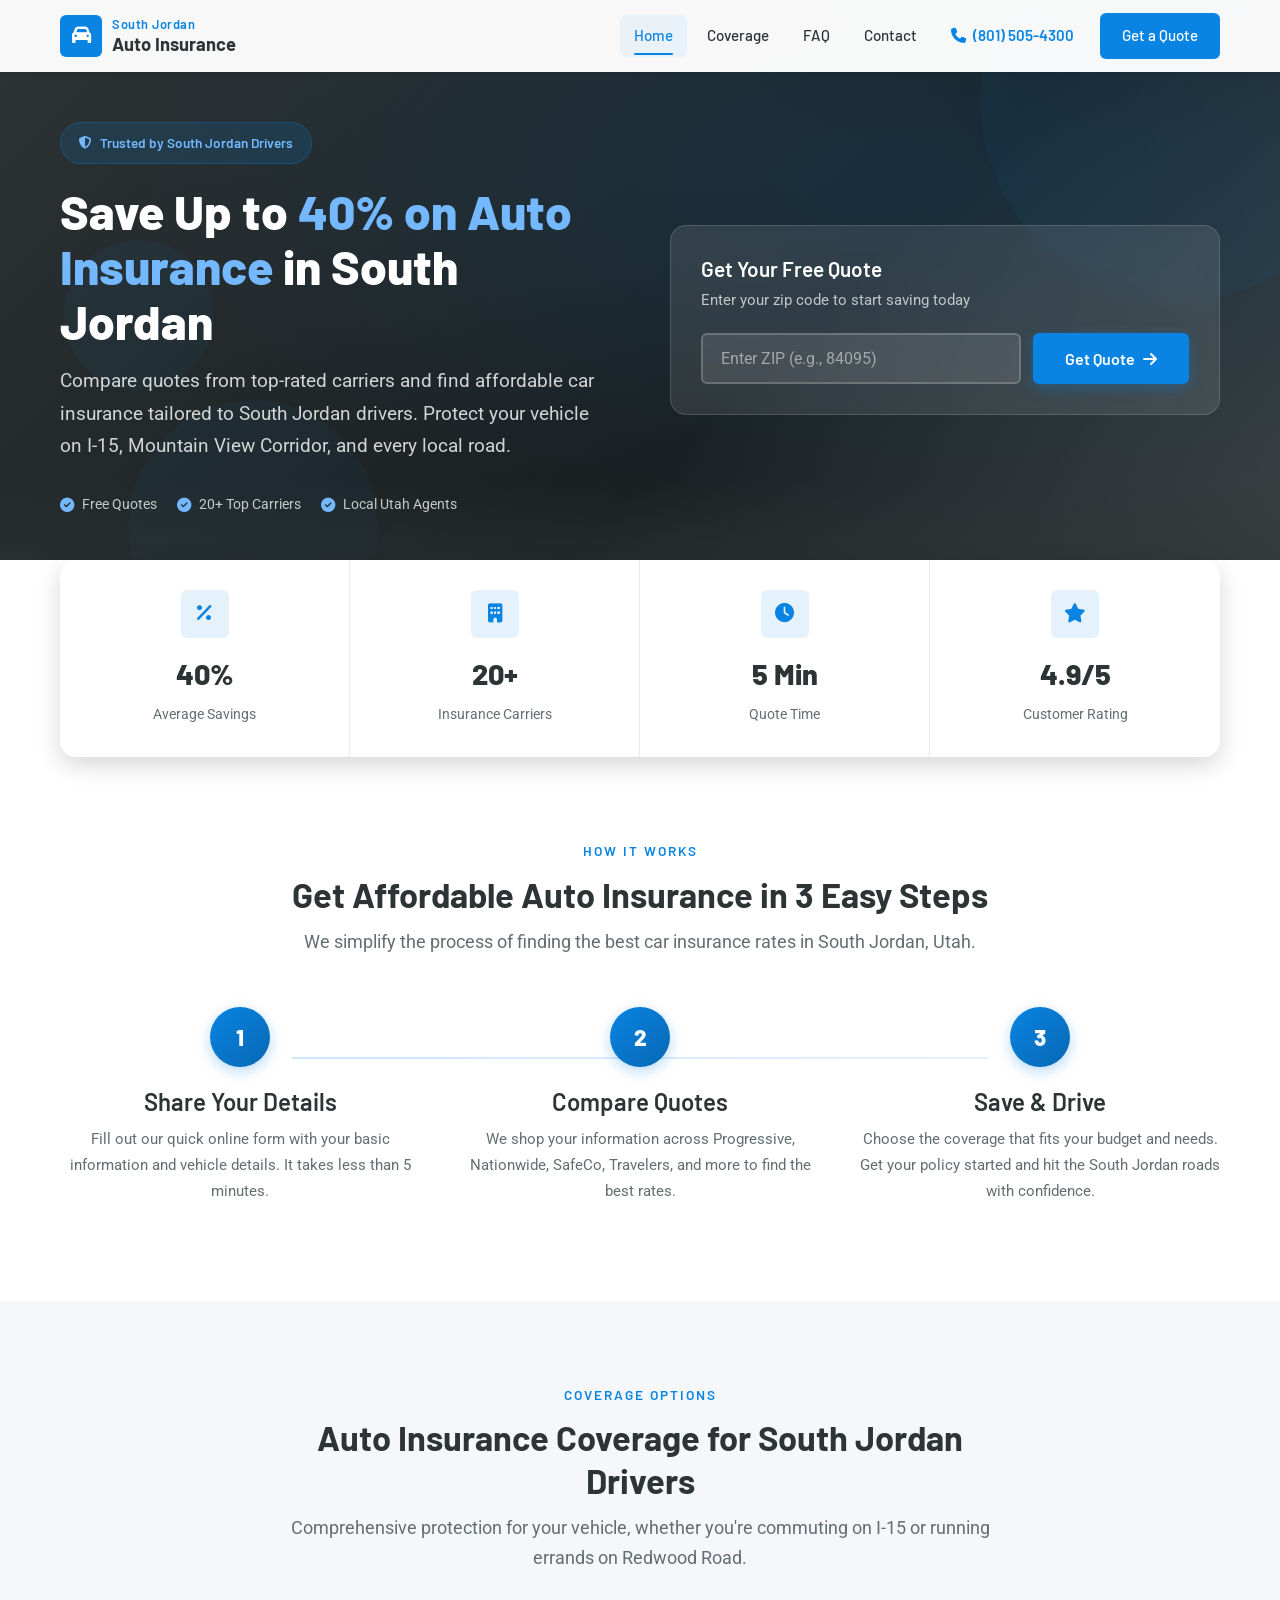
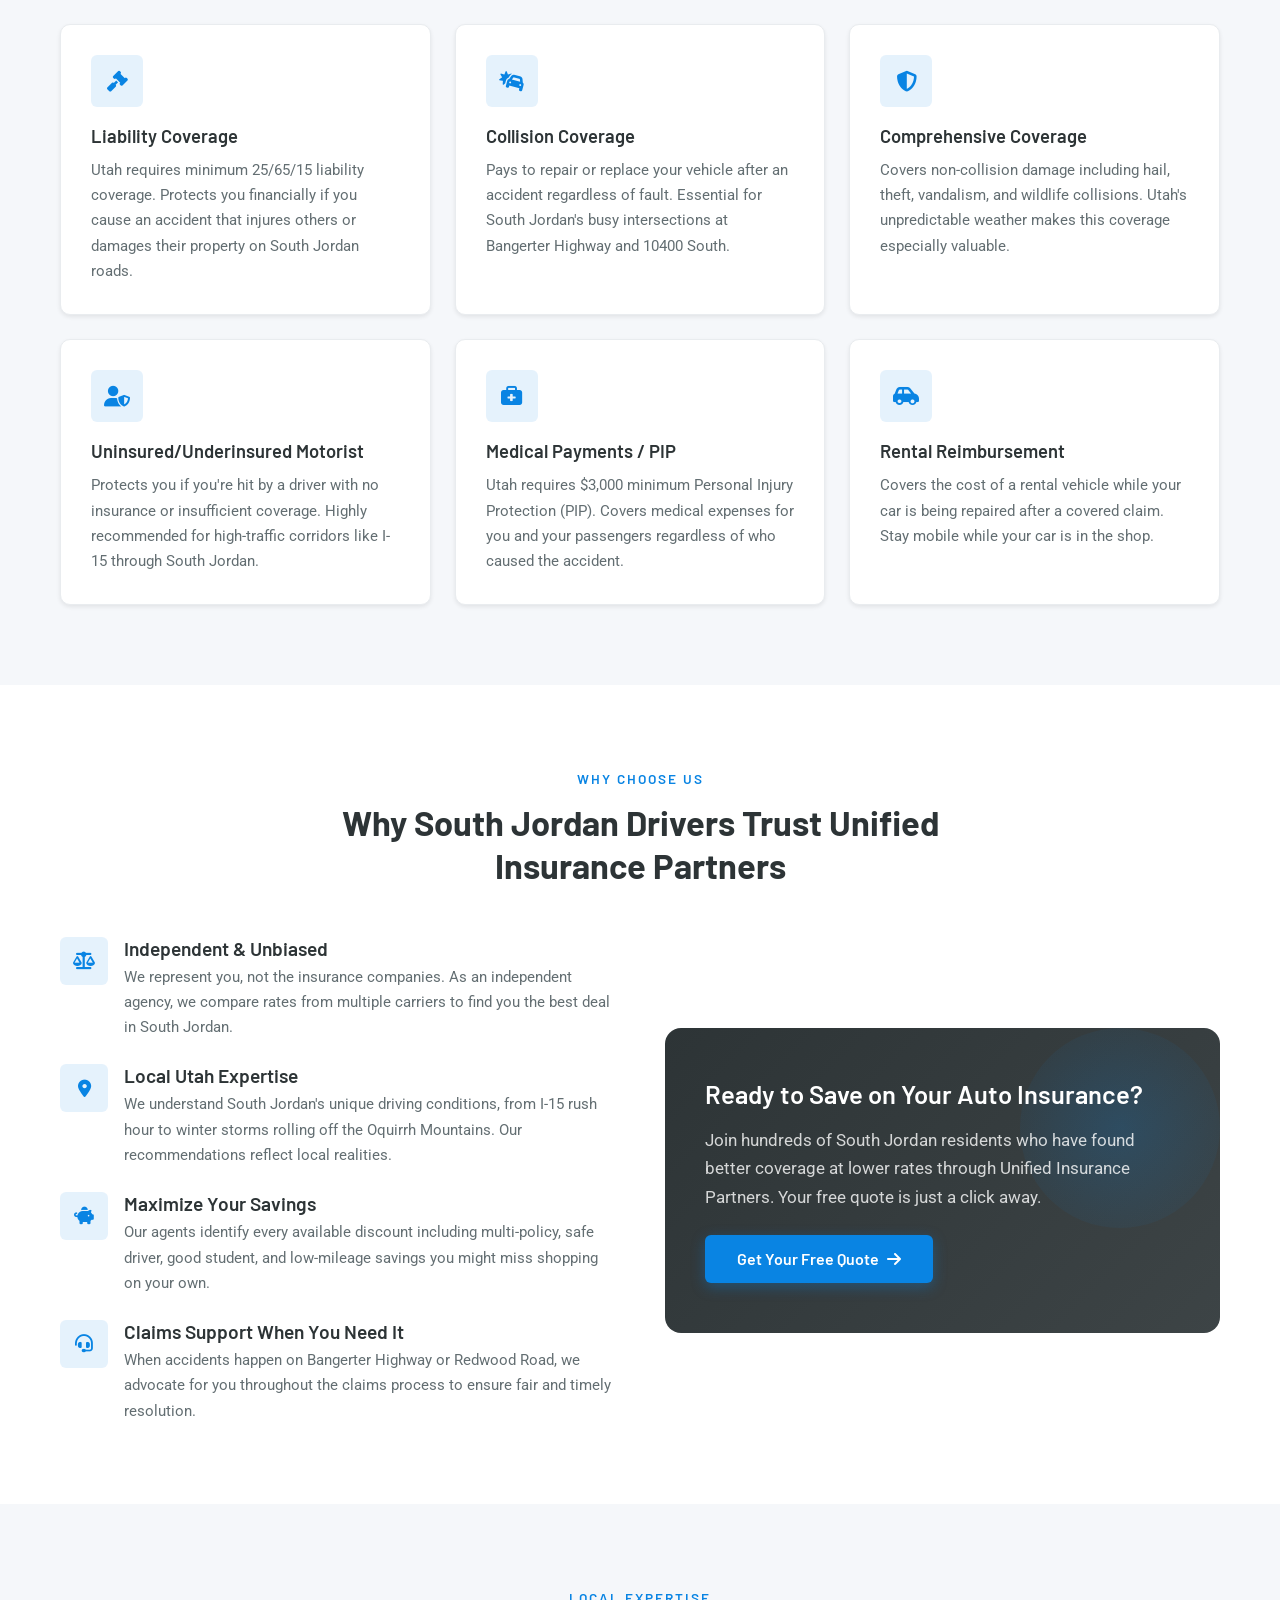
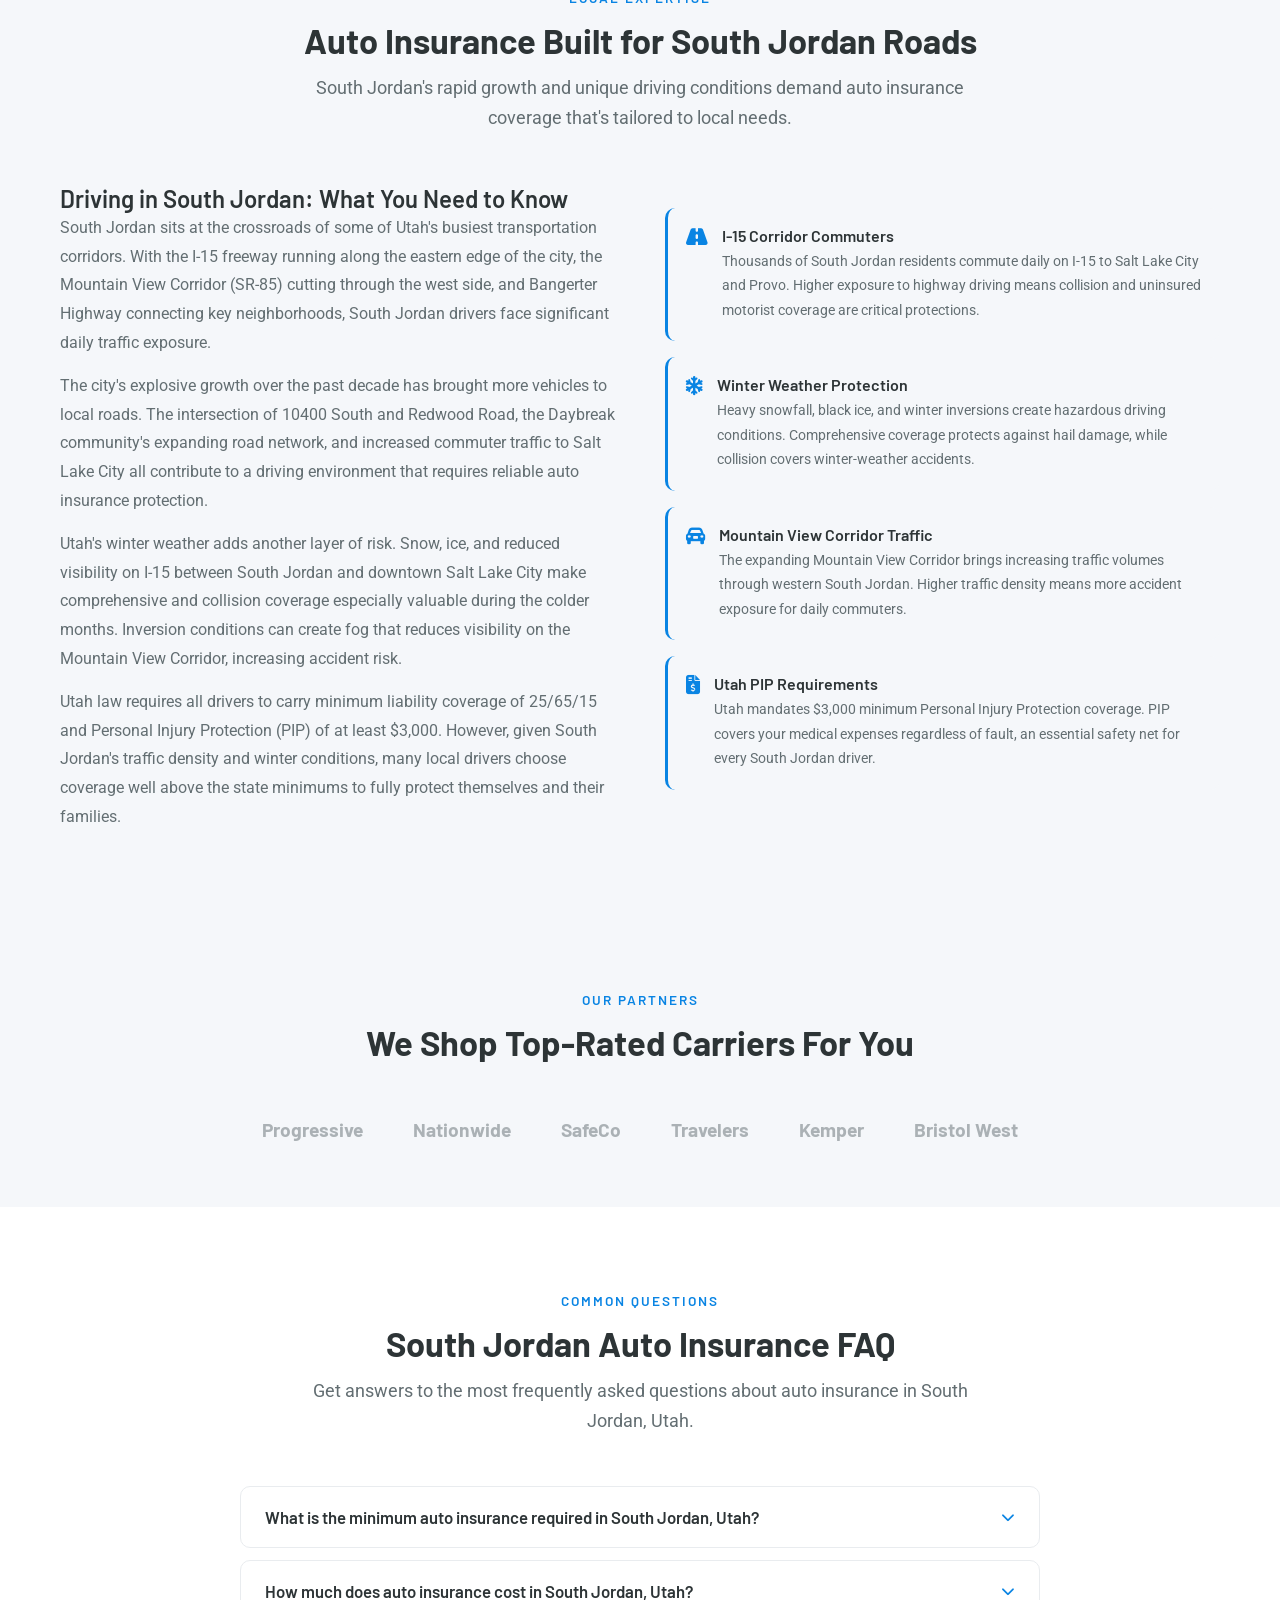
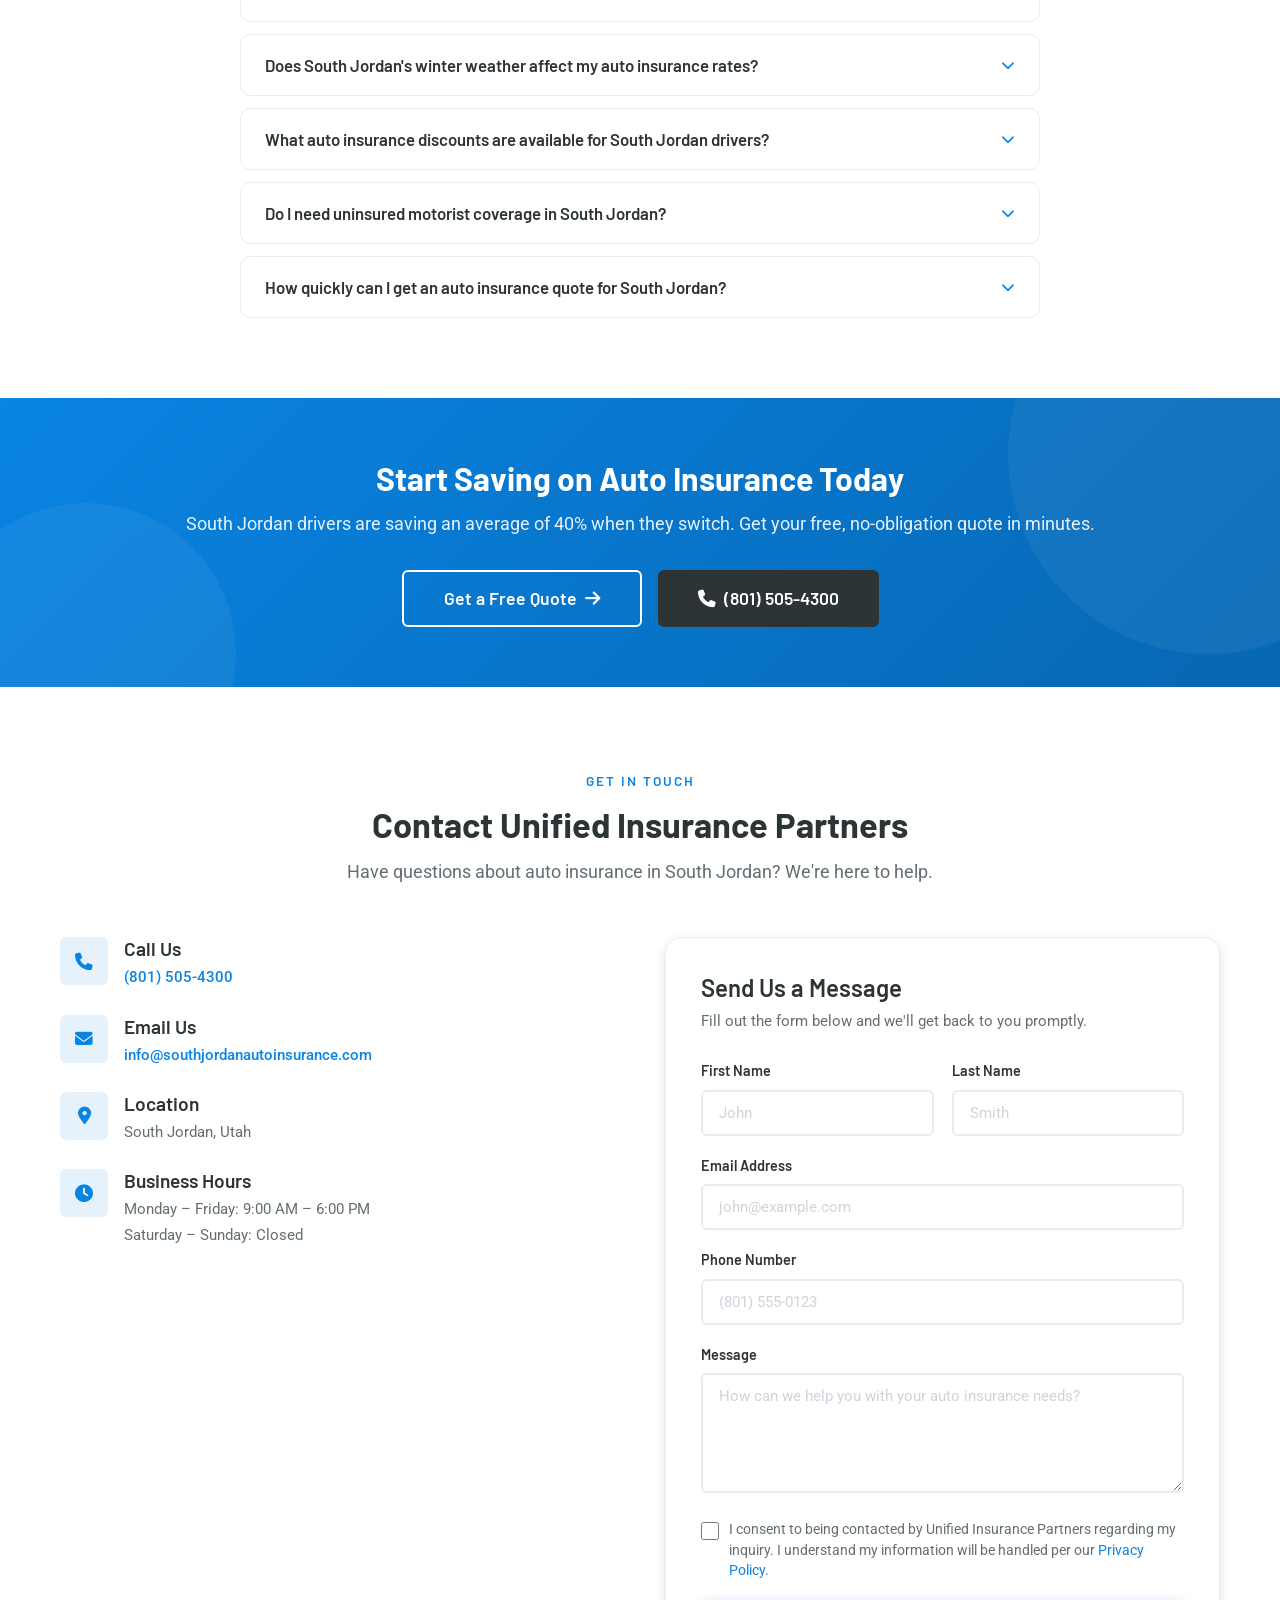
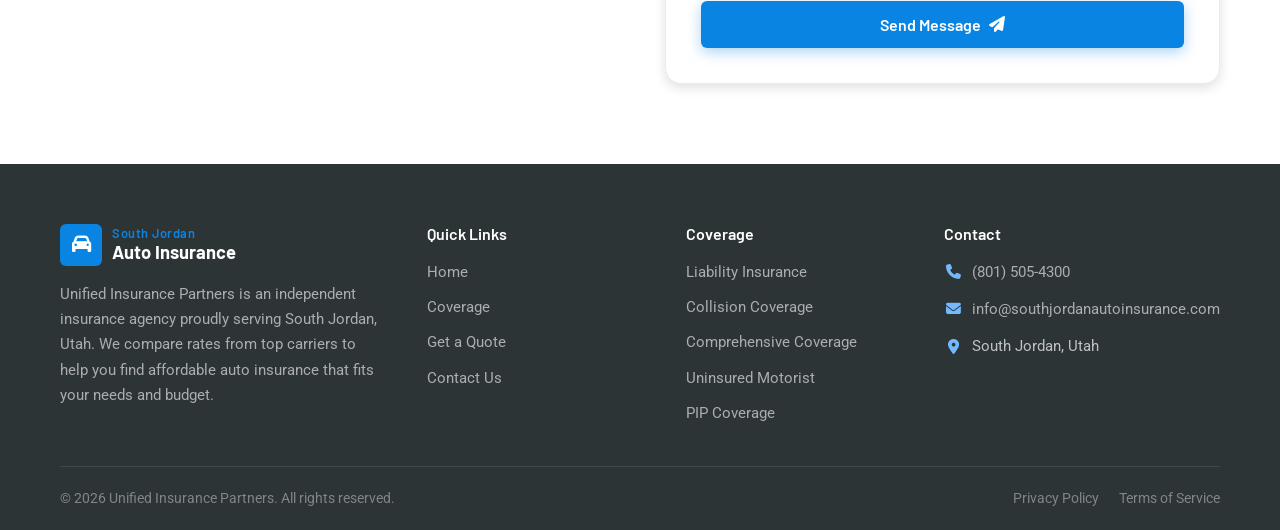
==== commit 2d051dab: "Update carrier count from 6+ to 20+ across all pages" ====
--- a/index.html
+++ b/index.html
@@ -165,7 +165,7 @@
             <p class="hero-sub">Compare quotes from top-rated carriers and find affordable car insurance tailored to South Jordan drivers. Protect your vehicle on I-15, Mountain View Corridor, and every local road.</p>
             <div class="hero-trust">
               <div class="hero-trust-item"><i class="fas fa-check-circle" aria-hidden="true"></i> Free Quotes</div>
-              <div class="hero-trust-item"><i class="fas fa-check-circle" aria-hidden="true"></i> 6+ Top Carriers</div>
+              <div class="hero-trust-item"><i class="fas fa-check-circle" aria-hidden="true"></i> 20+ Top Carriers</div>
               <div class="hero-trust-item"><i class="fas fa-check-circle" aria-hidden="true"></i> Local Utah Agents</div>
             </div>
           </div>
@@ -194,7 +194,7 @@
           </div>
           <div class="stat-item">
             <div class="stat-icon"><i class="fas fa-building" aria-hidden="true"></i></div>
-            <div class="stat-number">6+</div>
+            <div class="stat-number">20+</div>
             <div class="stat-label">Insurance Carriers</div>
           </div>
           <div class="stat-item">
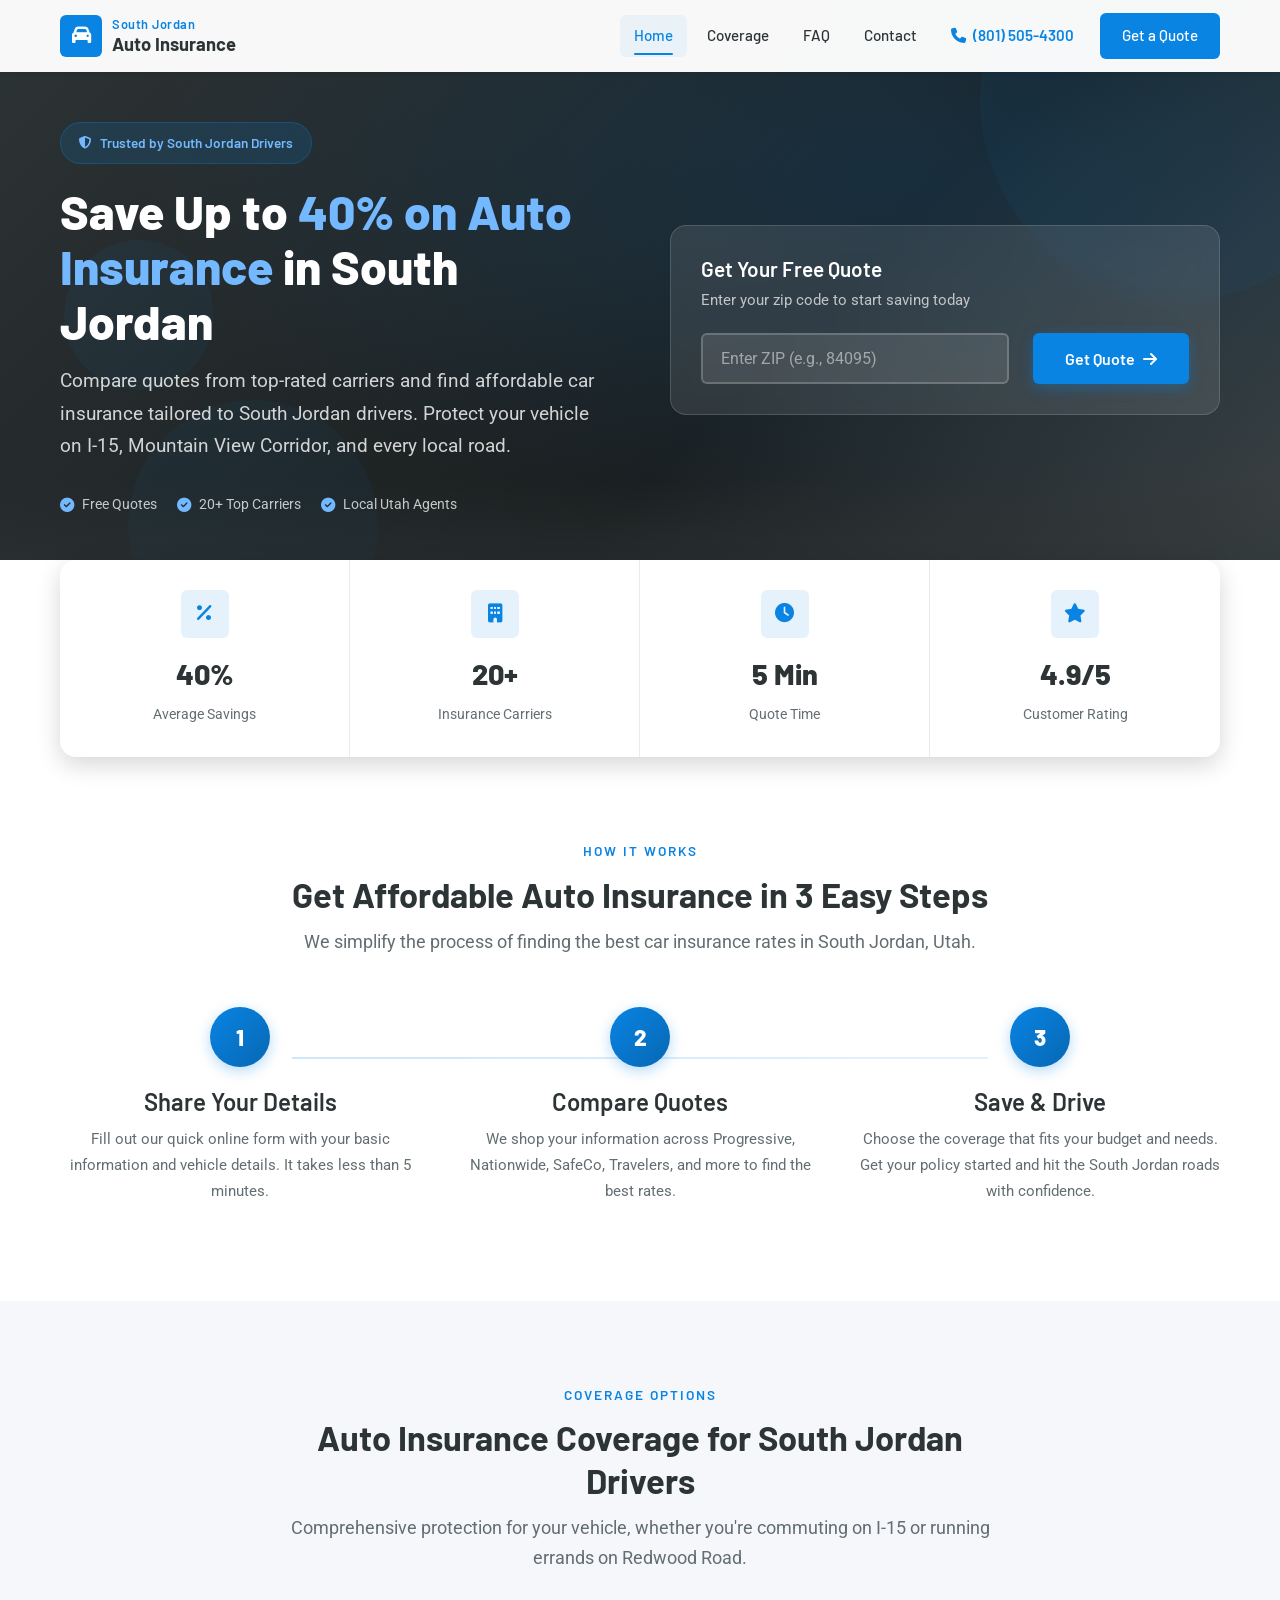
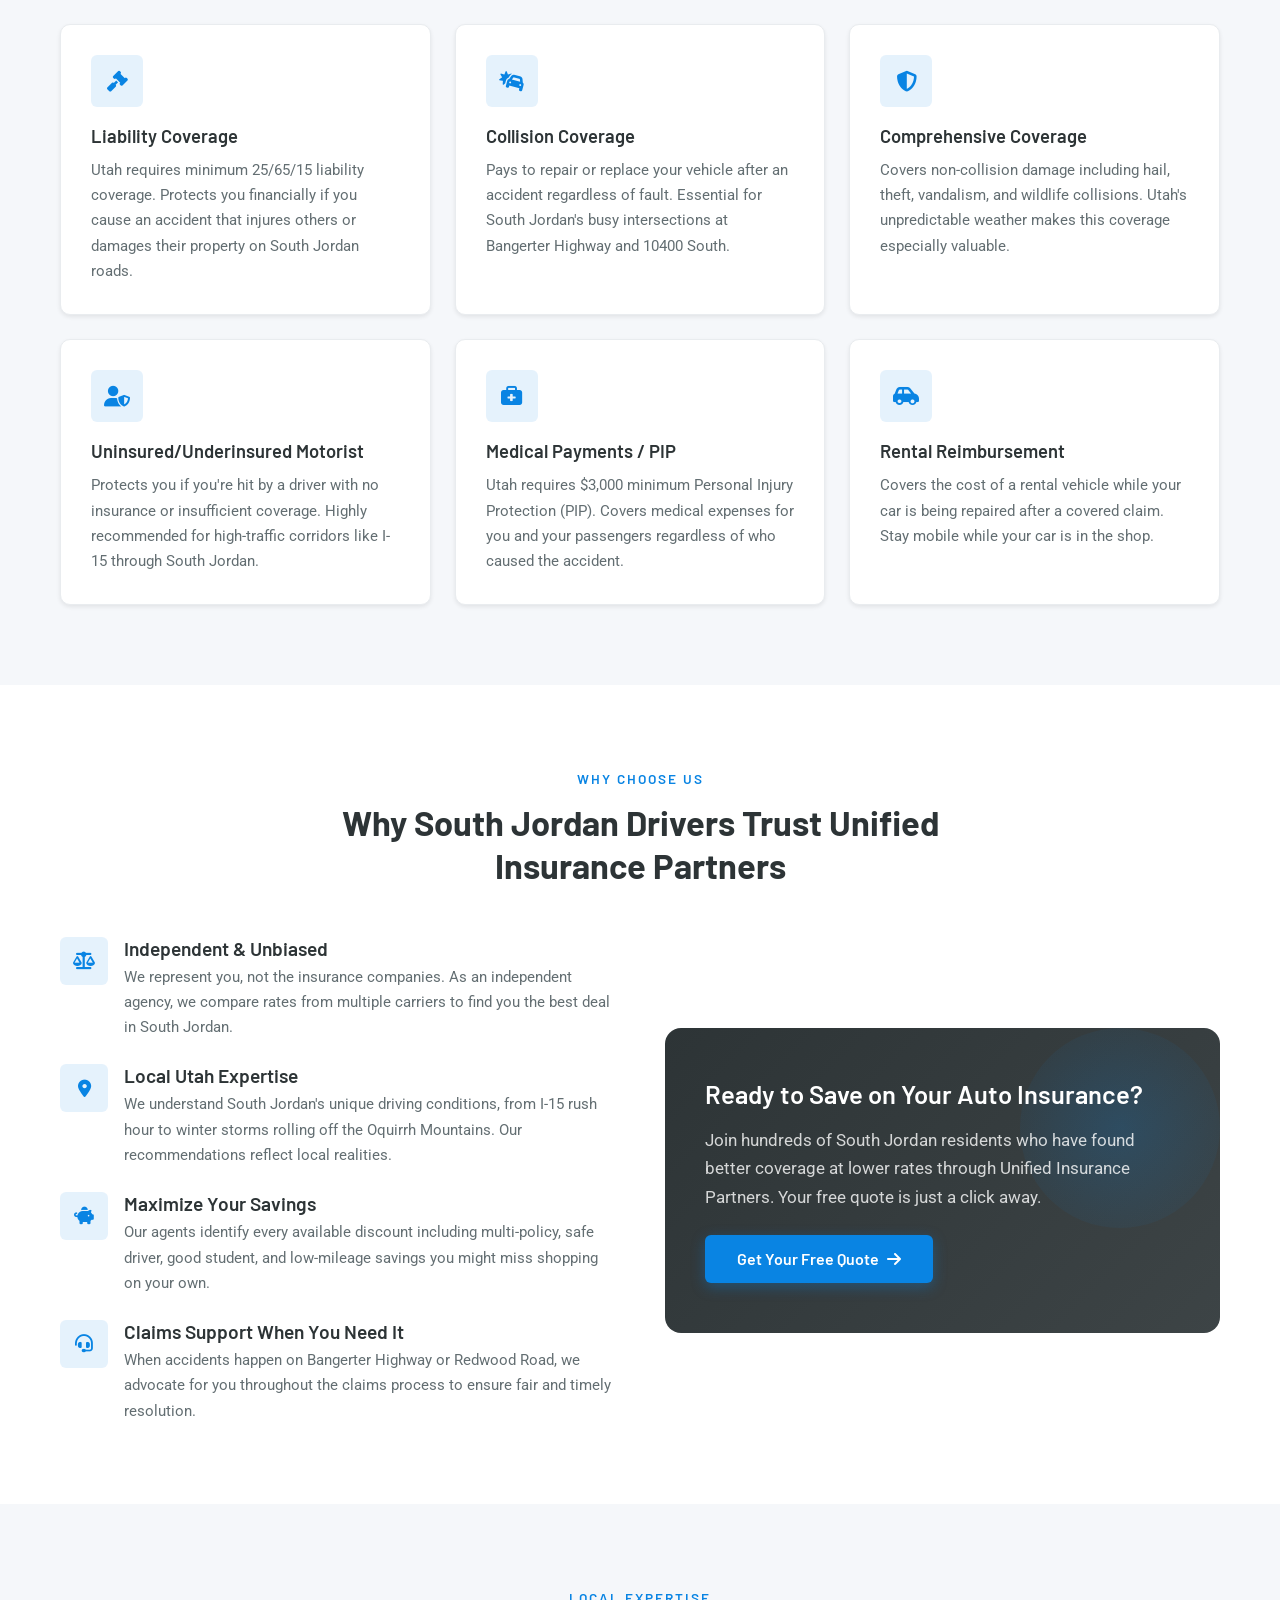
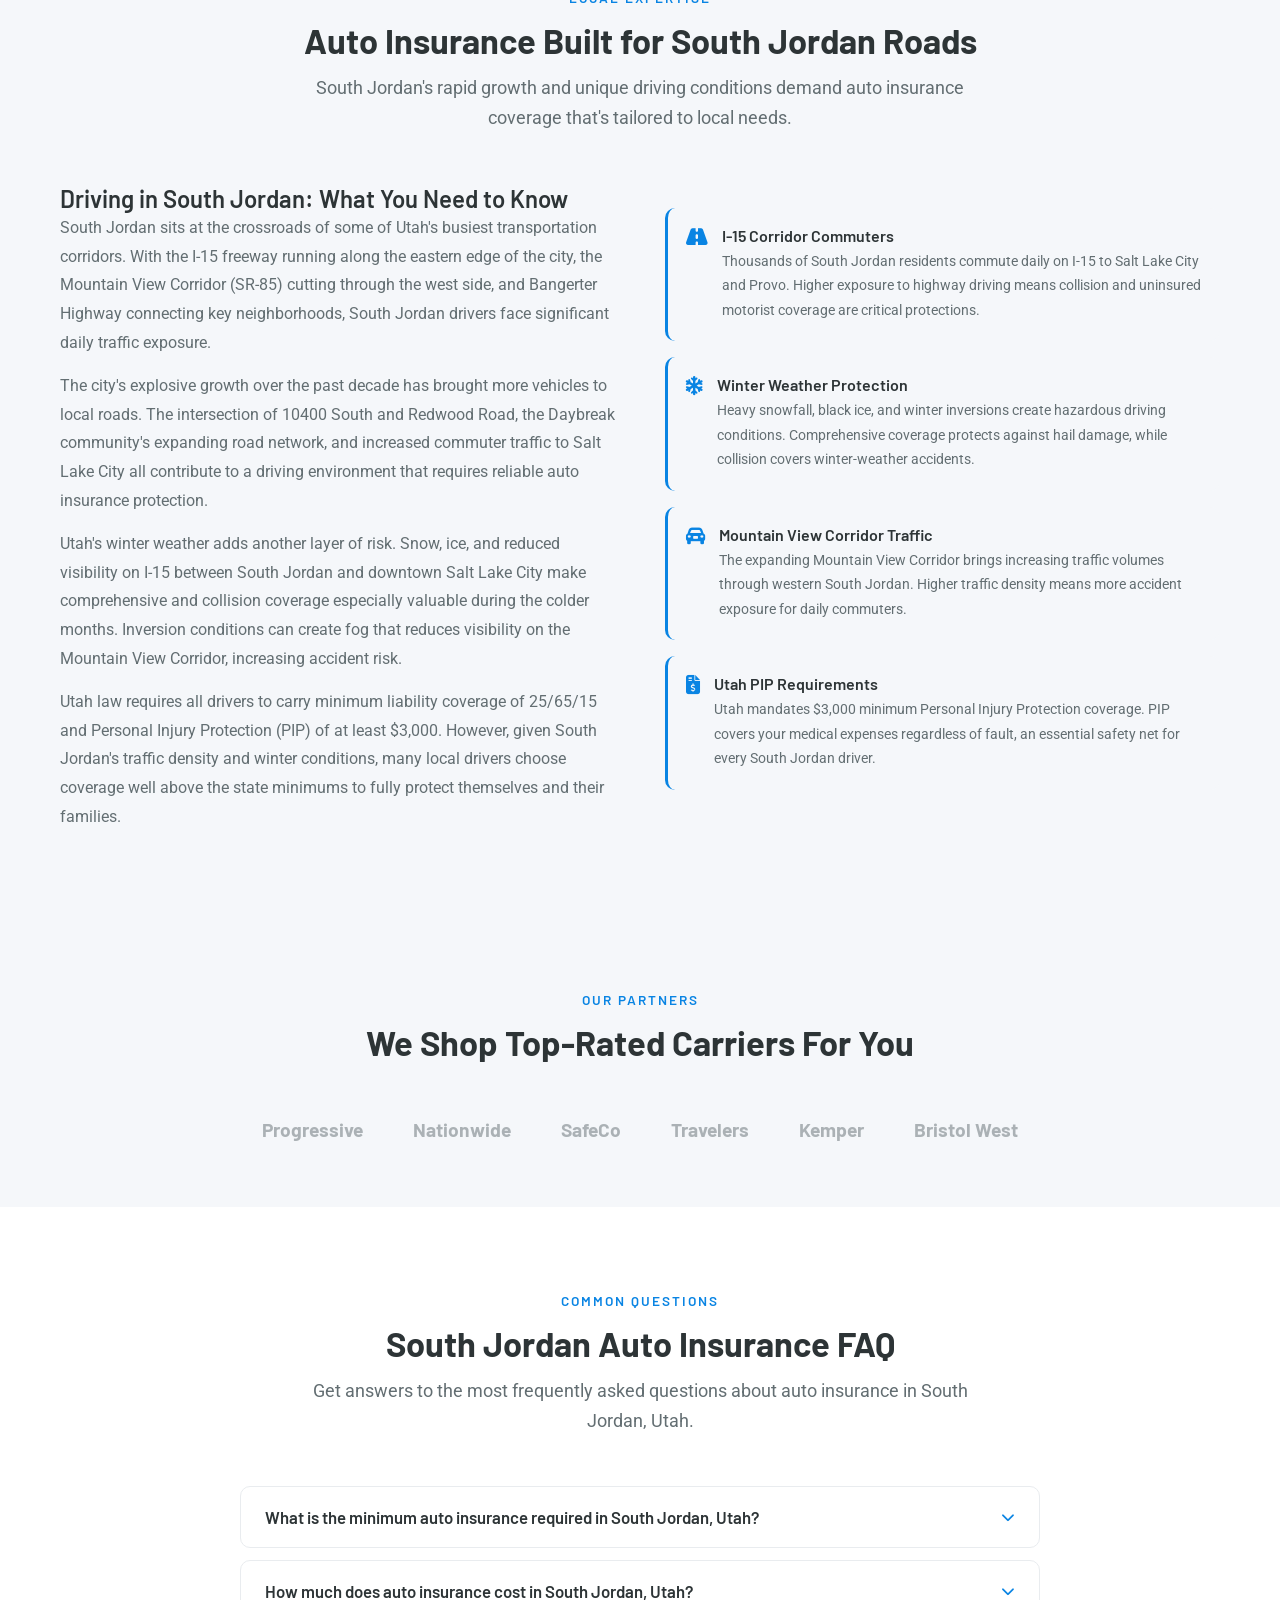
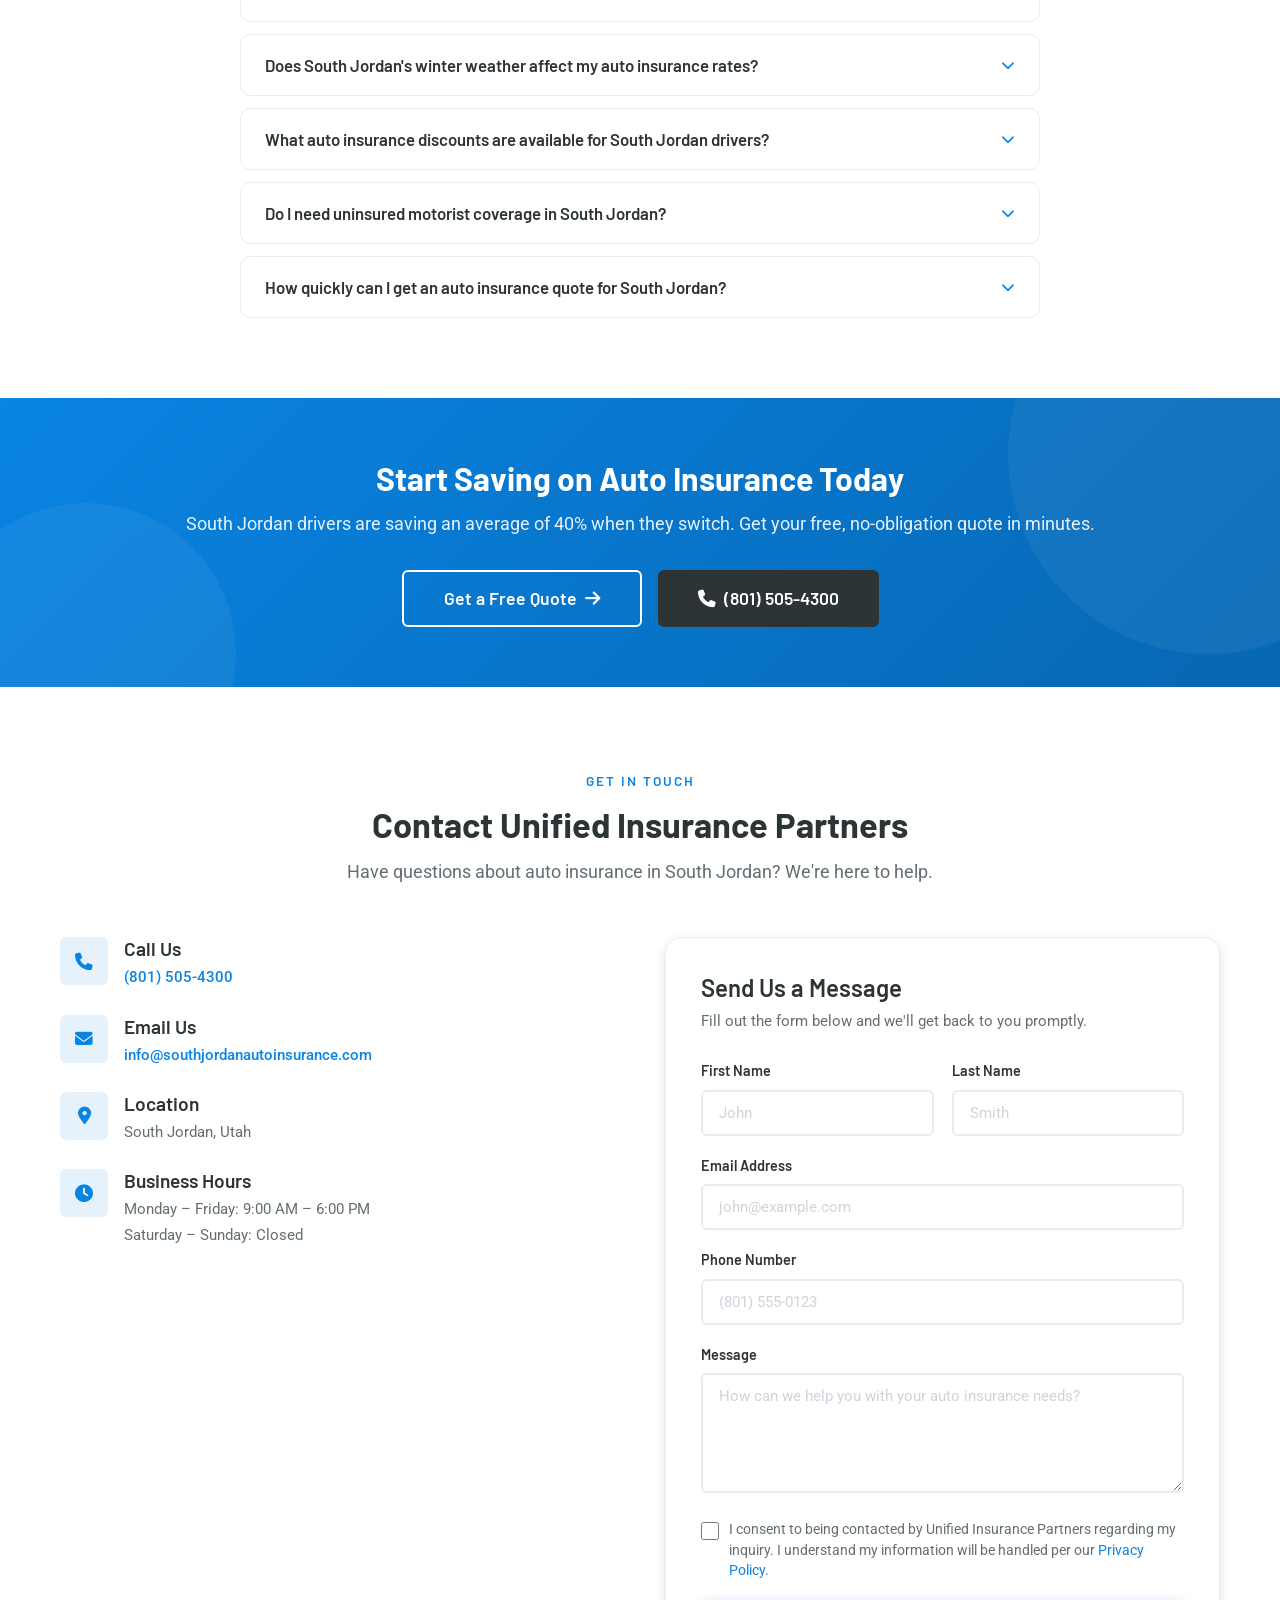
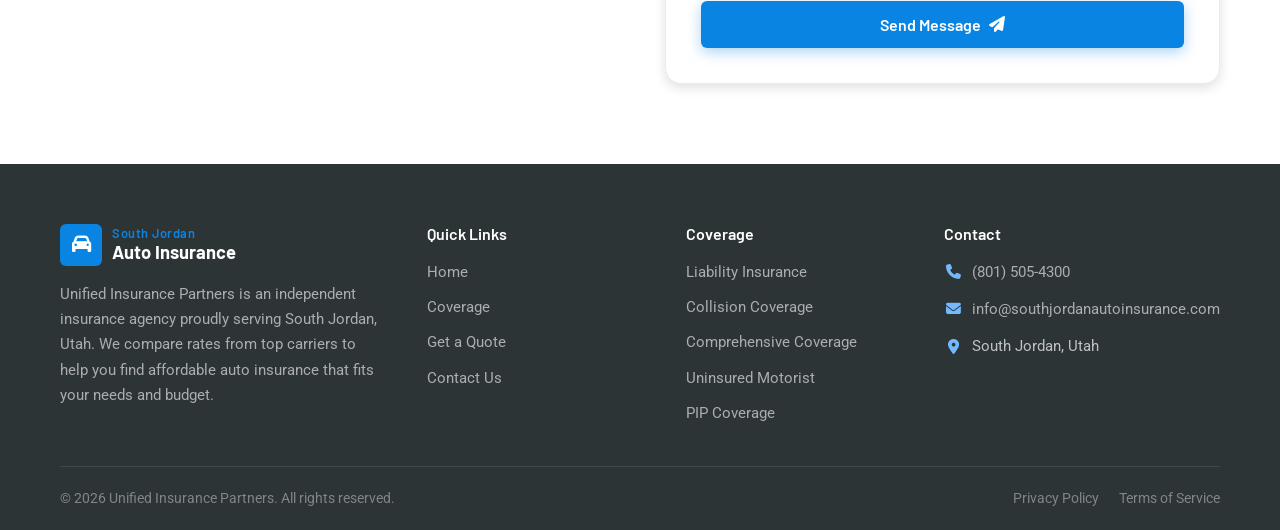
==== commit 5a2957a4: "Add Cloudflare Turnstile CAPTCHA to forms Forms now route through cf-form-proxy for Turnstile valida" ====
--- a/index.html
+++ b/index.html
@@ -175,7 +175,8 @@
             <form id="heroZipForm">
               <div class="form-row">
                 <input type="text" id="heroZip" placeholder="Enter ZIP (e.g., 84095)" maxlength="5" pattern="[0-9]{5}" inputmode="numeric" required aria-label="ZIP Code">
-                <button type="submit" class="btn btn-primary">Get Quote <i class="fas fa-arrow-right" aria-hidden="true"></i></button>
+                <div class="cf-turnstile" data-sitekey="0x4AAAAAACyGQf02LTDlw4zZ" data-theme="light"></div>
+                    <button type="submit" class="btn btn-primary">Get Quote <i class="fas fa-arrow-right" aria-hidden="true"></i></button>
               </div>
             </form>
           </div>
@@ -557,7 +558,8 @@
                 <input type="checkbox" id="contactConsent" name="consent" required>
                 <label for="contactConsent">I consent to being contacted by Unified Insurance Partners regarding my inquiry. I understand my information will be handled per our <a href="privacy">Privacy Policy</a>.</label>
               </div>
-              <button type="submit" class="btn btn-primary btn-block">Send Message <i class="fas fa-paper-plane" aria-hidden="true"></i></button>
+              <div class="cf-turnstile" data-sitekey="0x4AAAAAACyGQf02LTDlw4zZ" data-theme="light"></div>
+                    <button type="submit" class="btn btn-primary btn-block">Send Message <i class="fas fa-paper-plane" aria-hidden="true"></i></button>
               <div class="form-loader"><div class="spinner"></div> Sending your message...</div>
               <div class="form-status"></div>
             </form>
@@ -632,6 +634,7 @@
     <a href="auto-insurance-quote" class="sticky-quote"><i class="fas fa-file-alt" aria-hidden="true"></i> Free Quote</a>
   </div>
 
-  <script src="js/main.js"></script>
+  <script src="https://challenges.cloudflare.com/turnstile/v0/api.js" async defer></script>
+    <script src="js/main.js"></script>
 </body>
 </html>
